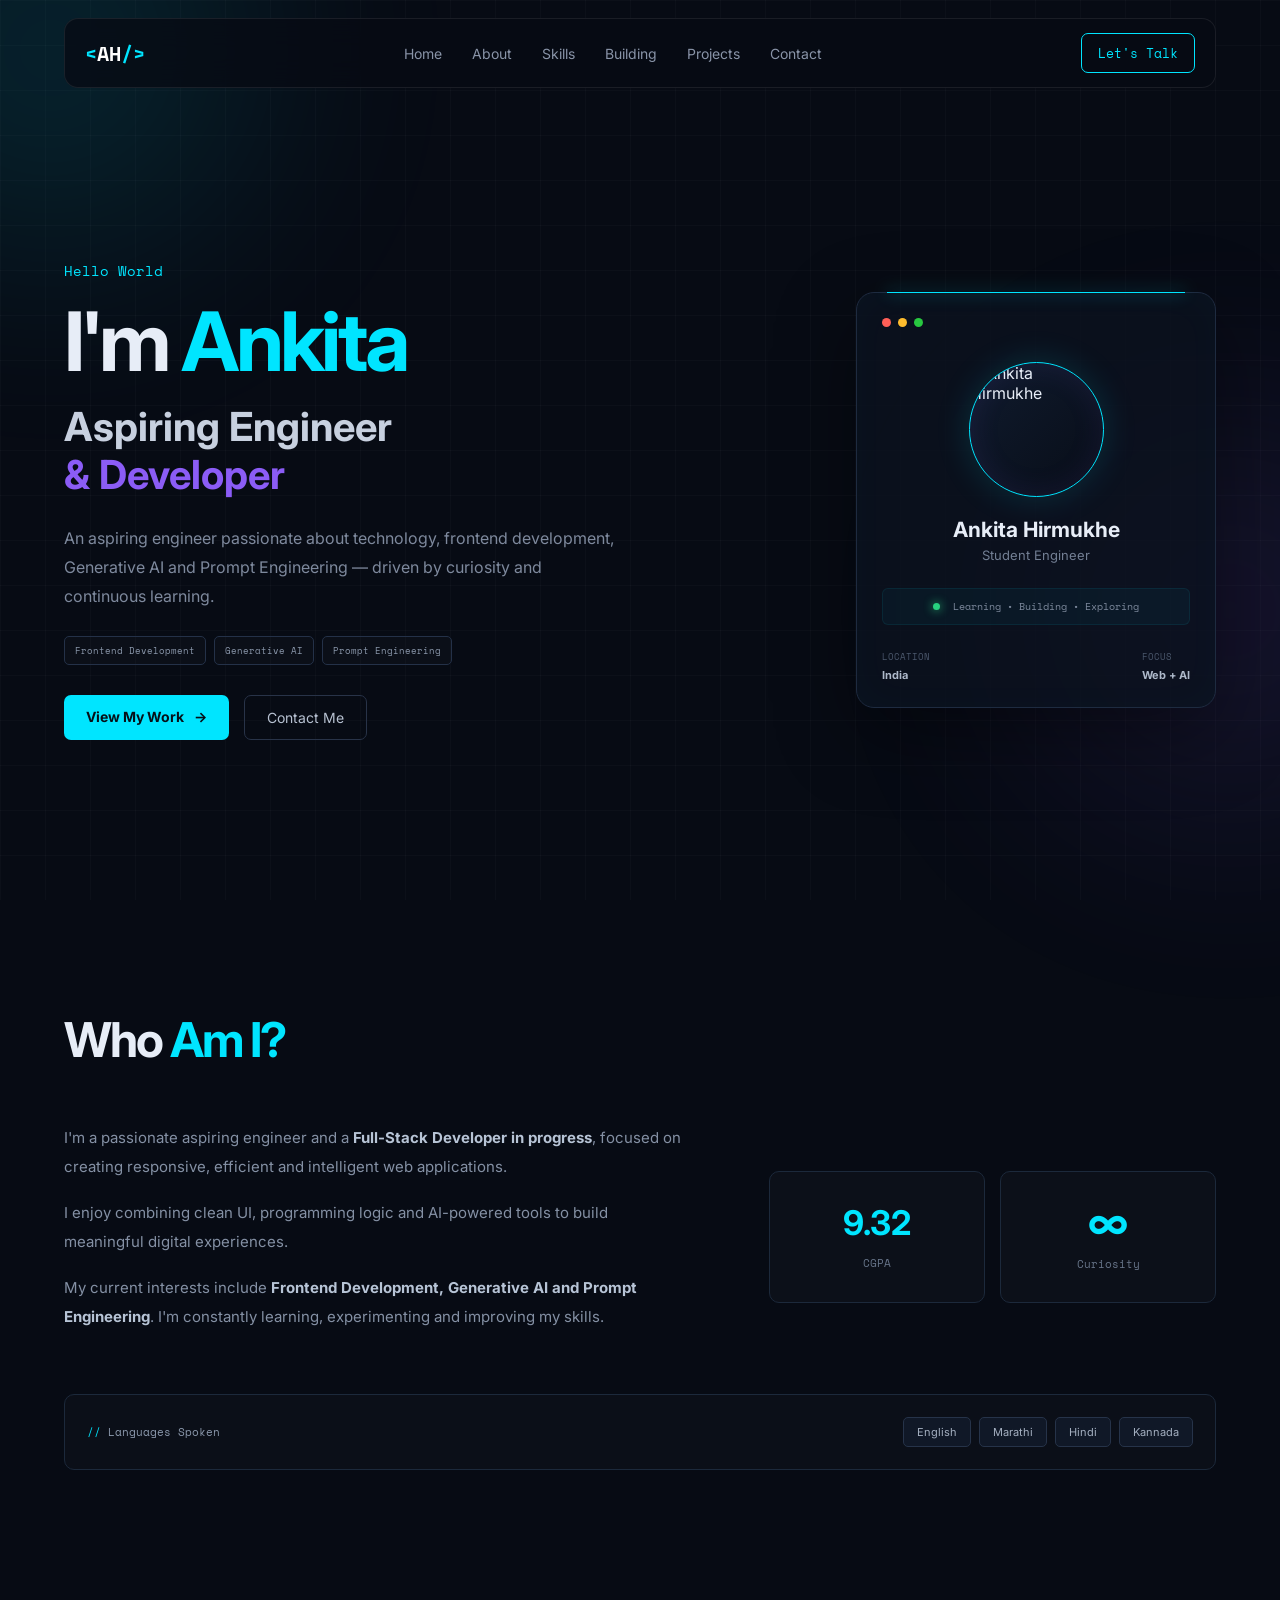
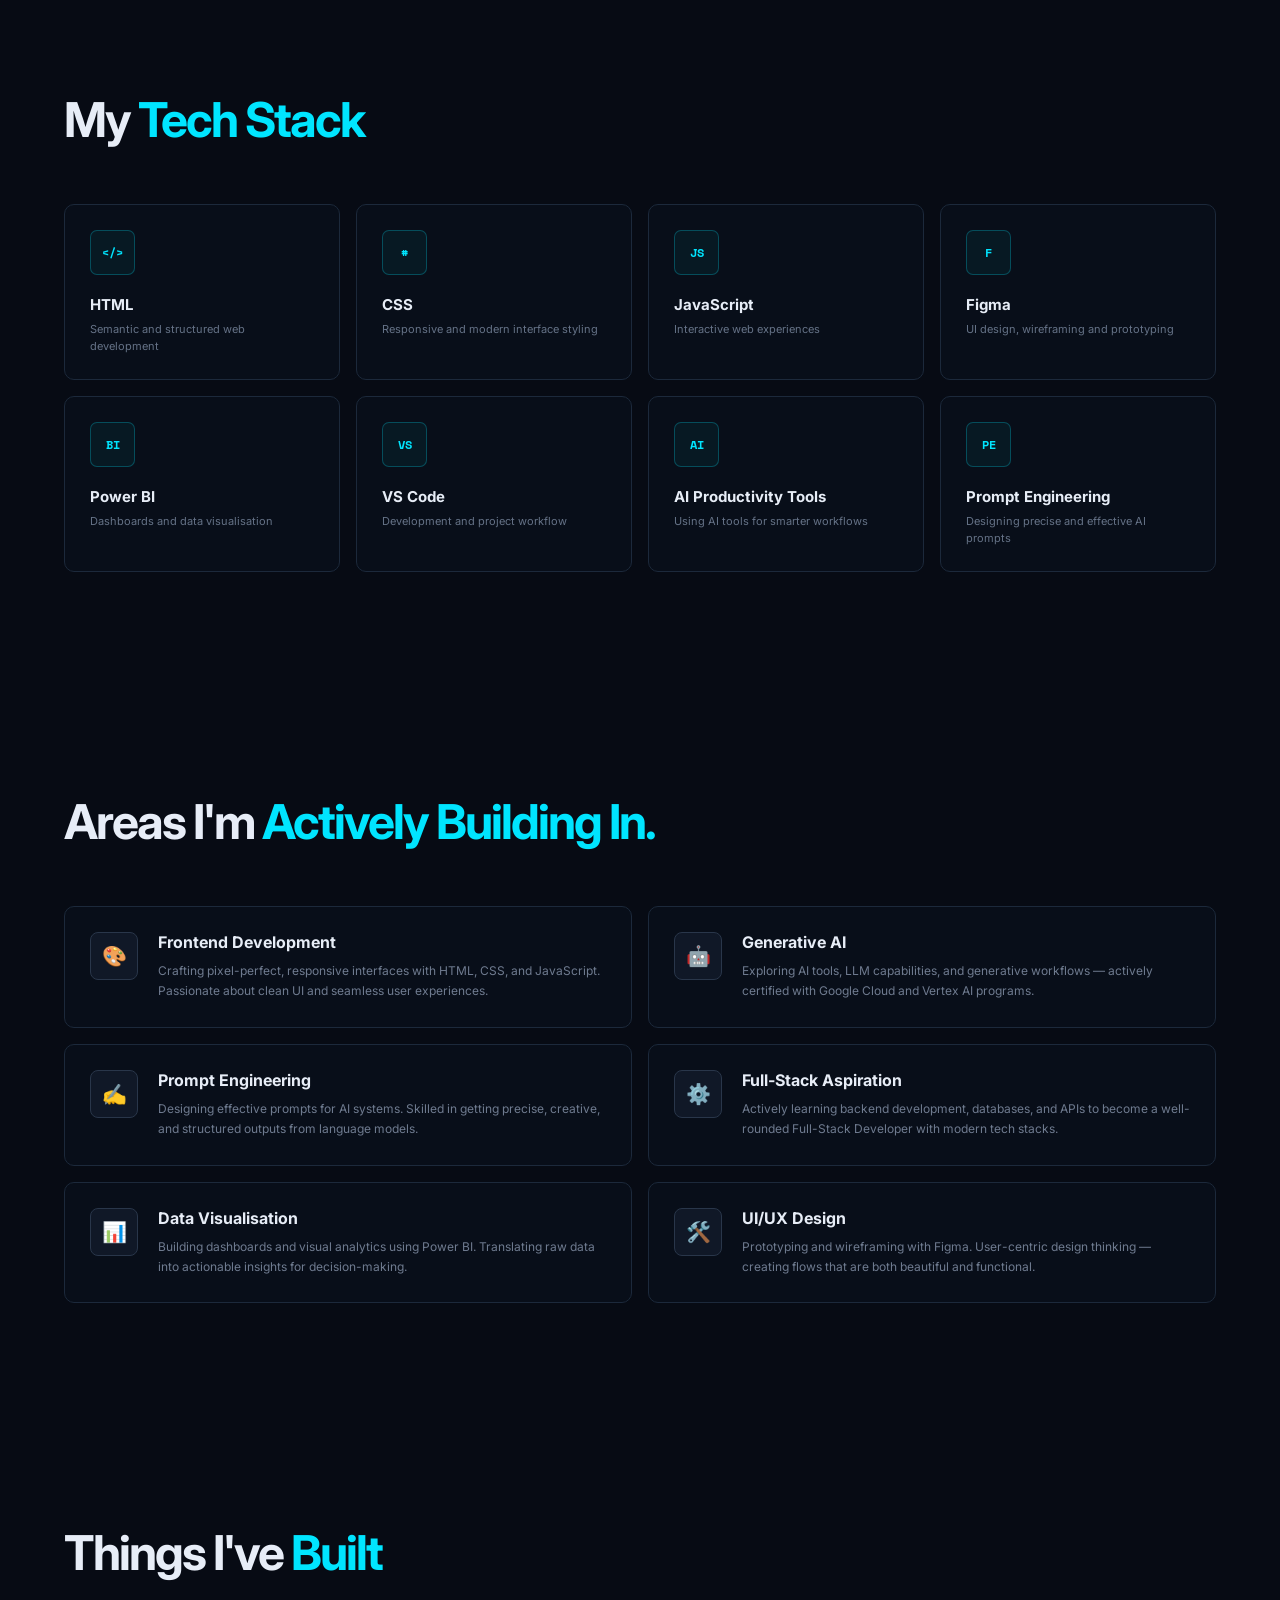
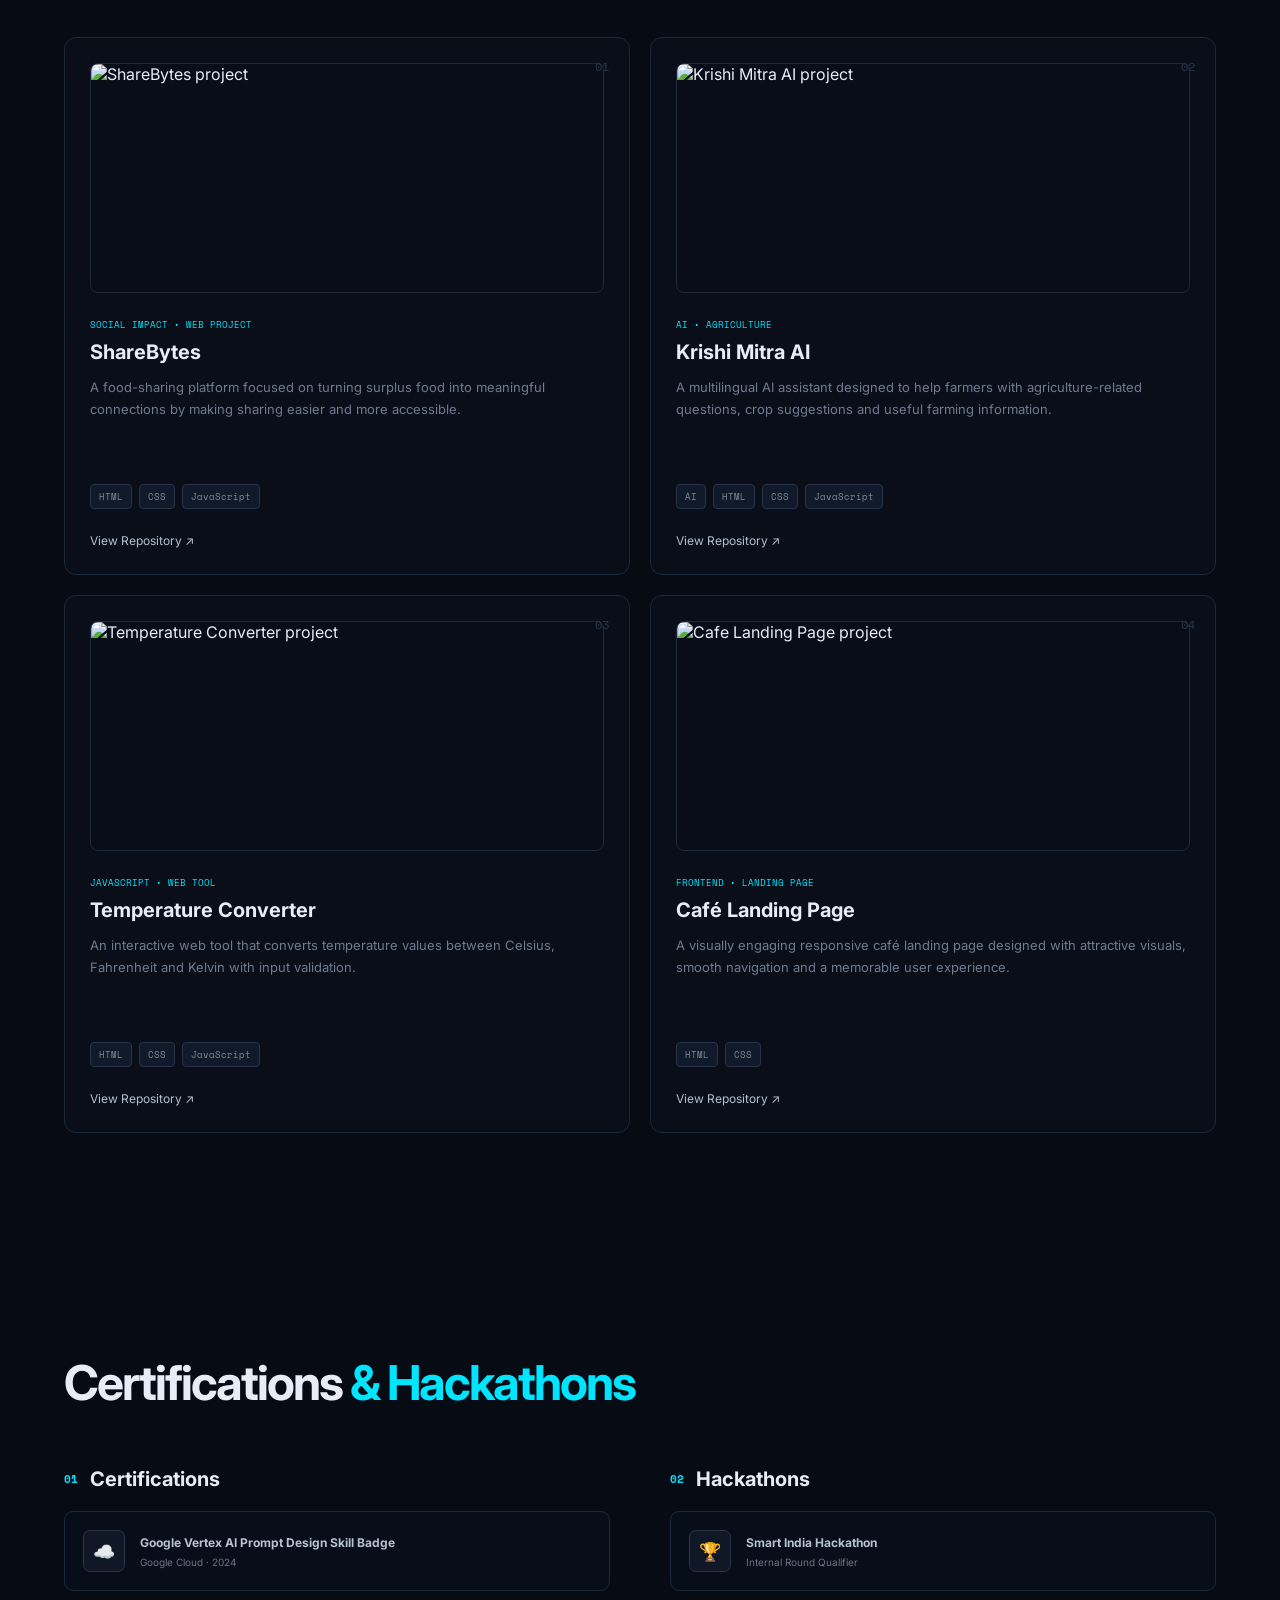
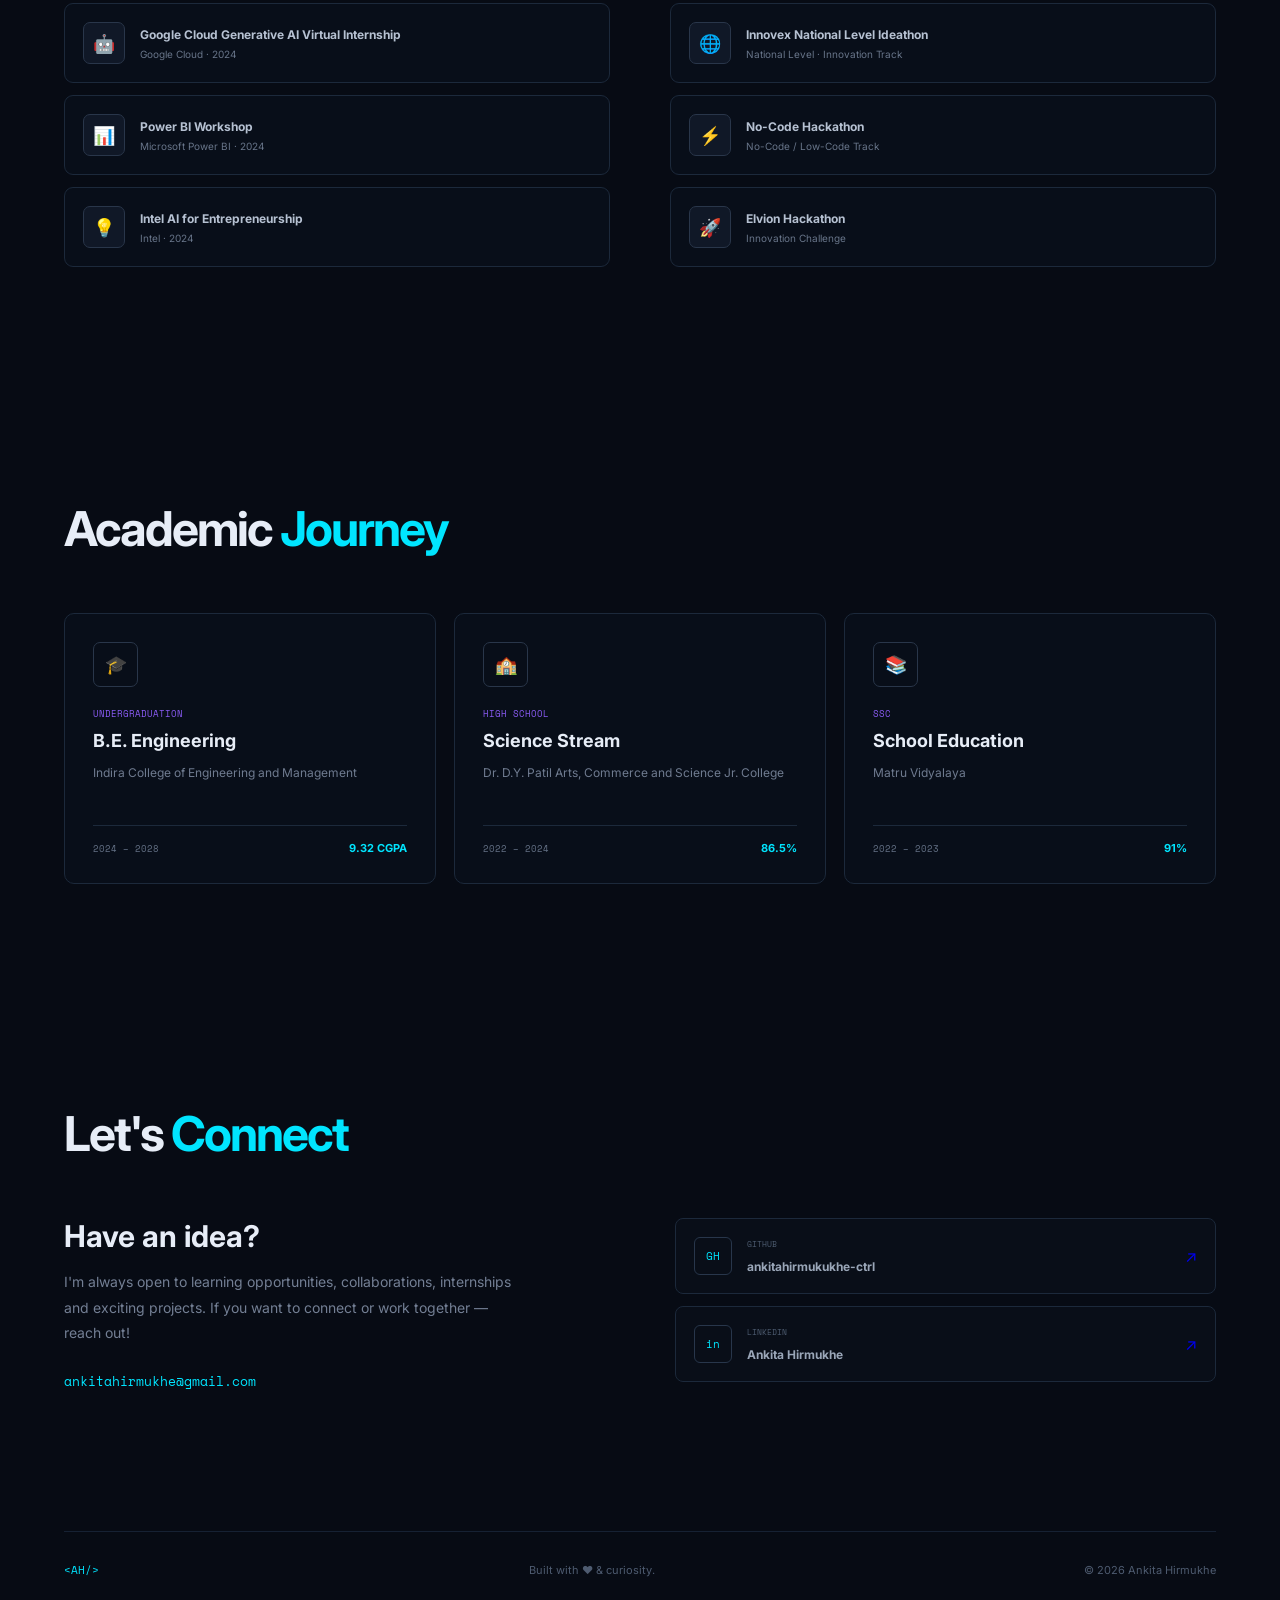
==== WebDev-L1-Portfolio/index.html @ f21210a7 "Add files via upload" ====
<!DOCTYPE html>
<html lang="en">
<head>
<meta charset="UTF-8">
<meta name="viewport" content="width=device-width, initial-scale=1.0">
<title>Ankita Hirmukhe | Portfolio</title>

<link rel="preconnect" href="https://fonts.googleapis.com">
<link rel="preconnect" href="https://fonts.gstatic.com" crossorigin>
<link href="https://fonts.googleapis.com/css2?family=Inter:wght@400;500;600;700;800&family=Space+Mono:wght@400;700&display=swap" rel="stylesheet">

<link rel="stylesheet" href="style.css">
</head>

<body>

<div class="grid-bg"></div>
<div class="glow glow-one"></div>
<div class="glow glow-two"></div>

<header>
<nav class="navbar">
<a href="#home" class="logo"><span>&lt;</span>AH<span>/&gt;</span></a>

<div class="nav-links">
<a href="#home">Home</a>
<a href="#about">About</a>
<a href="#skills">Skills</a>
<a href="#building">Building</a>
<a href="#projects">Projects</a>
<a href="#contact">Contact</a>
</div>

<a href="#contact" class="nav-button">Let's Talk</a>
</nav>
</header>

<section class="hero" id="home">
<div class="hero-content">

<p class="intro"><span class="terminal-symbol"></span>Hello World</p>

<h1>I'm <span>Ankita</span></h1>

<h2>Aspiring Engineer<br><span>&amp; Developer</span></h2>

<p class="hero-text">
An aspiring engineer passionate about technology,
frontend development, Generative AI and Prompt Engineering —
driven by curiosity and continuous learning.
</p>

<div class="role-tags">
<span>Frontend Development</span>
<span>Generative AI</span>
<span>Prompt Engineering</span>
</div>

<div class="hero-buttons">
<a href="#projects" class="primary-btn">View My Work<span>→</span></a>
<a href="#contact" class="secondary-btn">Contact Me</a>
</div>

</div>

<div class="hero-profile">
<div class="profile-card">

<div class="card-top">
<span class="dot red"></span>
<span class="dot yellow"></span>
<span class="dot green"></span>
</div>

<div class="avatar">
<div class="avatar-circle">
<img src="images/ankita.jpeg" alt="Ankita Hirmukhe">
</div>
</div>

<h3>Ankita Hirmukhe</h3>
<p class="profile-role">Student Engineer</p>

<div class="profile-status">
<span></span>
Learning • Building • Exploring
</div>

<div class="profile-info">
<div>
<span>LOCATION</span>
<strong>India</strong>
</div>

<div>
<span>FOCUS</span>
<strong>Web + AI</strong>
</div>
</div>

</div>
</div>
</section>


<section class="section" id="about">

<div class="section-heading">
<h2>Who <span>Am I?</span></h2>
</div>

<div class="about-container">

<div class="about-text">

<p>
I'm a passionate aspiring engineer and a
<strong>Full-Stack Developer in progress</strong>,
focused on creating responsive, efficient and intelligent web applications.
</p>

<p>
I enjoy combining clean UI, programming logic and AI-powered tools
to build meaningful digital experiences.
</p>

<p>
My current interests include
<strong>Frontend Development, Generative AI and Prompt Engineering</strong>.
I'm constantly learning, experimenting and improving my skills.
</p>

</div>

<div class="about-stats">

<div class="stat">
<strong>9.32</strong>
<span>CGPA</span>
</div>

<div class="stat infinity-stat">
<strong>∞</strong>
<span>Curiosity</span>
</div>

</div>

</div>

<div class="languages">

<div class="language-title">
<span>//</span>Languages Spoken
</div>

<div class="language-list">
<span>English</span>
<span>Marathi</span>
<span>Hindi</span>
<span>Kannada</span>
</div>

</div>

</section>


<section class="section" id="skills">

<div class="section-heading">
<h2>My <span>Tech Stack</span></h2>
</div>

<div class="skills-grid">

<div class="skill-card">
<div class="skill-icon">&lt;/&gt;</div>
<h3>HTML</h3>
<p>Semantic and structured web development</p>
</div>

<div class="skill-card">
<div class="skill-icon">#</div>
<h3>CSS</h3>
<p>Responsive and modern interface styling</p>
</div>

<div class="skill-card">
<div class="skill-icon">JS</div>
<h3>JavaScript</h3>
<p>Interactive web experiences</p>
</div>

<div class="skill-card">
<div class="skill-icon">F</div>
<h3>Figma</h3>
<p>UI design, wireframing and prototyping</p>
</div>

<div class="skill-card">
<div class="skill-icon">BI</div>
<h3>Power BI</h3>
<p>Dashboards and data visualisation</p>
</div>

<div class="skill-card">
<div class="skill-icon">VS</div>
<h3>VS Code</h3>
<p>Development and project workflow</p>
</div>

<div class="skill-card">
<div class="skill-icon">AI</div>
<h3>AI Productivity Tools</h3>
<p>Using AI tools for smarter workflows</p>
</div>

<div class="skill-card">
<div class="skill-icon">PE</div>
<h3>Prompt Engineering</h3>
<p>Designing precise and effective AI prompts</p>
</div>

</div>

</section>


<section class="section" id="building">

<div class="section-heading">
<h2>Areas I'm <span>Actively Building In.</span></h2>
</div>

<div class="building-grid">

<div class="building-card">
<div class="building-icon">🎨</div>
<div>
<h3>Frontend Development</h3>
<p>
Crafting pixel-perfect, responsive interfaces with HTML, CSS,
and JavaScript. Passionate about clean UI and seamless user experiences.
</p>
</div>
</div>

<div class="building-card">
<div class="building-icon">🤖</div>
<div>
<h3>Generative AI</h3>
<p>
Exploring AI tools, LLM capabilities, and generative workflows —
actively certified with Google Cloud and Vertex AI programs.
</p>
</div>
</div>

<div class="building-card">
<div class="building-icon">✍️</div>
<div>
<h3>Prompt Engineering</h3>
<p>
Designing effective prompts for AI systems. Skilled in getting
precise, creative, and structured outputs from language models.
</p>
</div>
</div>

<div class="building-card">
<div class="building-icon">⚙️</div>
<div>
<h3>Full-Stack Aspiration</h3>
<p>
Actively learning backend development, databases, and APIs
to become a well-rounded Full-Stack Developer with modern tech stacks.
</p>
</div>
</div>

<div class="building-card">
<div class="building-icon">📊</div>
<div>
<h3>Data Visualisation</h3>
<p>
Building dashboards and visual analytics using Power BI.
Translating raw data into actionable insights for decision-making.
</p>
</div>
</div>

<div class="building-card">
<div class="building-icon">🛠️</div>
<div>
<h3>UI/UX Design</h3>
<p>
Prototyping and wireframing with Figma. User-centric design thinking —
creating flows that are both beautiful and functional.
</p>
</div>
</div>

</div>

</section>


<section class="section" id="projects">

<div class="section-heading">
<h2>Things I've <span>Built</span></h2>
</div>

<div class="projects-grid">

<article class="project-card">

<div class="project-number">01</div>

<div class="project-image">
<img src="images\ShareBytes.png" alt="ShareBytes project">
</div>

<div class="project-content">

<p class="project-type">SOCIAL IMPACT • WEB PROJECT</p>

<h3>ShareBytes</h3>

<p>
A food-sharing platform focused on turning surplus food into
meaningful connections by making sharing easier and more accessible.
</p>

<div class="project-tech">
<span>HTML</span>
<span>CSS</span>
<span>JavaScript</span>
</div>

<a href="https://github.com/ankitahirmukhe-ctrl/ShareBytes" target="_blank" class="github-link">
View Repository <span>↗</span>
</a>

</div>
</article>


<article class="project-card">

<div class="project-number">02</div>

<div class="project-image">
<img src="images\krishiMitra.png" alt="Krishi Mitra AI project">
</div>

<div class="project-content">

<p class="project-type">AI • AGRICULTURE</p>

<h3>Krishi Mitra AI</h3>

<p>
A multilingual AI assistant designed to help farmers with
agriculture-related questions, crop suggestions and useful
farming information.
</p>

<div class="project-tech">
<span>AI</span>
<span>HTML</span>
<span>CSS</span>
<span>JavaScript</span>
</div>

<a href="https://github.com/ankitahirmukhe-ctrl/farmer_bot" target="_blank" class="github-link">
View Repository <span>↗</span>
</a>

</div>
</article>


<article class="project-card">

<div class="project-number">03</div>

<div class="project-image">
<img src="images\temperature.png" alt="Temperature Converter project">
</div>

<div class="project-content">

<p class="project-type">JAVASCRIPT • WEB TOOL</p>

<h3>Temperature Converter</h3>

<p>
An interactive web tool that converts temperature values between
Celsius, Fahrenheit and Kelvin with input validation.
</p>

<div class="project-tech">
<span>HTML</span>
<span>CSS</span>
<span>JavaScript</span>
</div>

<a href="https://github.com/ankitahirmukhe-ctrl/Temperature_Converter" target="_blank" class="github-link">
View Repository <span>↗</span>
</a>

</div>
</article>


<article class="project-card">

<div class="project-number">04</div>

<div class="project-image">
<img src="images\landingpage.png" alt="Cafe Landing Page project">
</div>

<div class="project-content">

<p class="project-type">FRONTEND • LANDING PAGE</p>

<h3>Café Landing Page</h3>

<p>
A visually engaging responsive café landing page designed with
attractive visuals, smooth navigation and a memorable user experience.
</p>

<div class="project-tech">
<span>HTML</span>
<span>CSS</span>
</div>

<a href="https://github.com/ankitahirmukhe-ctrl/LandingPage-Cafe_Sunshine" target="_blank" class="github-link">
View Repository <span>↗</span>
</a>

</div>
</article>

</div>

</section>


<section class="section" id="achievements">

<div class="section-heading">
<h2>Certifications <span>& Hackathons</span></h2>
</div>

<div class="achievement-container">

<div class="achievement-column">

<h3 class="achievement-title">
<span>01</span>
Certifications
</h3>

<div class="achievement-card">
<div class="achievement-icon">☁️</div>
<div>
<h4>Google Vertex AI Prompt Design Skill Badge</h4>
<p>Google Cloud · 2024</p>
</div>
</div>

<div class="achievement-card">
<div class="achievement-icon">🤖</div>
<div>
<h4>Google Cloud Generative AI Virtual Internship</h4>
<p>Google Cloud · 2024</p>
</div>
</div>

<div class="achievement-card">
<div class="achievement-icon">📊</div>
<div>
<h4>Power BI Workshop</h4>
<p>Microsoft Power BI · 2024</p>
</div>
</div>

<div class="achievement-card">
<div class="achievement-icon">💡</div>
<div>
<h4>Intel AI for Entrepreneurship</h4>
<p>Intel · 2024</p>
</div>
</div>

</div>


<div class="achievement-column">

<h3 class="achievement-title">
<span>02</span>
Hackathons
</h3>

<div class="achievement-card">
<div class="achievement-icon">🏆</div>
<div>
<h4>Smart India Hackathon</h4>
<p>Internal Round Qualifier</p>
</div>
</div>

<div class="achievement-card">
<div class="achievement-icon">🌐</div>
<div>
<h4>Innovex National Level Ideathon</h4>
<p>National Level · Innovation Track</p>
</div>
</div>

<div class="achievement-card">
<div class="achievement-icon">⚡</div>
<div>
<h4>No-Code Hackathon</h4>
<p>No-Code / Low-Code Track</p>
</div>
</div>

<div class="achievement-card">
<div class="achievement-icon">🚀</div>
<div>
<h4>Elvion Hackathon</h4>
<p>Innovation Challenge</p>
</div>
</div>

</div>

</div>

</section>


<section class="section" id="education">

<div class="section-heading">
<h2>Academic <span>Journey</span></h2>
</div>

<div class="education-grid">

<div class="education-card">
<div class="education-icon">🎓</div>

<p class="education-type">UNDERGRADUATION</p>

<h3>B.E. Engineering</h3>

<p>Indira College of Engineering and Management</p>

<div class="education-details">
<span>2024 – 2028</span>
<strong>9.32 CGPA</strong>
</div>

</div>


<div class="education-card">
<div class="education-icon">🏫</div>

<p class="education-type">HIGH SCHOOL</p>

<h3>Science Stream</h3>

<p>Dr. D.Y. Patil Arts, Commerce and Science Jr. College</p>

<div class="education-details">
<span>2022 – 2024</span>
<strong>86.5%</strong>
</div>

</div>


<div class="education-card">
<div class="education-icon">📚</div>

<p class="education-type">SSC</p>

<h3>School Education</h3>

<p>Matru Vidyalaya</p>

<div class="education-details">
<span>2022 – 2023</span>
<strong>91%</strong>
</div>

</div>

</div>

</section>


<section class="section contact-section" id="contact">

<div class="section-heading">
<h2>Let's <span>Connect</span></h2>
</div>

<div class="contact-container">

<div class="contact-text">

<h3>Have an idea?</h3>

<p>
I'm always open to learning opportunities, collaborations,
internships and exciting projects. If you want to connect or
work together — reach out!
</p>

<a href="mailto:ankitahirmukhe@gmail.com" class="email">
ankitahirmukhe@gmail.com
</a>

</div>


<div class="contact-links">

<a href="https://github.com/ankitahirmukukhe-ctrl" target="_blank" class="contact-card">

<span class="contact-icon">GH</span>

<div>
<small>GITHUB</small>
<strong>ankitahirmukukhe-ctrl</strong>
</div>

<span>↗</span>

</a>


<a href="https://www.linkedin.com/in/ankita-hirmukhe-893bb4350" target="_blank" class="contact-card">

<span class="contact-icon">in</span>

<div>
<small>LINKEDIN</small>
<strong>Ankita Hirmukhe</strong>
</div>

<span>↗</span>

</a>

</div>

</div>

</section>


<footer>

<div class="footer-logo">
&lt;AH/&gt;
</div>

<p>Built with ♥ & curiosity.</p>

<p>© 2026 Ankita Hirmukhe</p>

</footer>

<script src="script.js"></script>

</body>
</html>
---- WebDev-L1-Portfolio/style.css ----
* {
  margin: 0;
  padding: 0;
  box-sizing: border-box;
}
html {
  scroll-behavior: smooth;
}
body {
  background: #070b14;
  color: #e7edf7;
  font-family: "Inter", sans-serif;
  overflow-x: hidden;
}
.grid-bg {
  position: fixed;
  inset: 0;
  z-index: -3;
  background-image:
  linear-gradient(
  rgba(255,255,255,0.025) 1px,
  transparent 1px
  ),
  linear-gradient(
  90deg,
  rgba(255,255,255,0.025) 1px,
  transparent 1px
  );
  background-size: 45px 45px;
}
.glow {
  position: fixed;
  width: 400px;
  height: 400px;
  border-radius: 50%;
  filter: blur(120px);
  opacity: 0.12;
  pointer-events: none;
  z-index: -2;
}
.glow-one {
  background: #00e5ff;
  top: -150px;
  left: -150px;
}
.glow-two {
  background: #8b5cf6;
  right: -150px;
  bottom: 10%;
}
header {
  position: fixed;
  top: 0;
  width: 100%;
  z-index: 100;
}
.navbar {
  width: 90%;
  max-width: 1200px;
  margin: 18px auto;
  padding: 14px 20px;
  display: flex;
  align-items: center;
  justify-content: space-between;
  background: rgba(7, 11, 20, 0.78);
  border: 1px solid rgba(255,255,255,0.08);
  border-radius: 14px;
  backdrop-filter: blur(15px);
}
.logo {
  color: white;
  text-decoration: none;
  font-family: "Space Mono", monospace;
  font-size: 20px;
  font-weight: bold;
}
.logo span {
  color: #00e5ff;
}
.nav-links {
  display: flex;
  gap: 30px;
}
.nav-links a {
  color: #8994a8;
  text-decoration: none;
  font-size: 14px;
  transition: 0.3s;
}
.nav-links a:hover {
  color: #00e5ff;
}
.nav-button {
  color: #00e5ff;
  text-decoration: none;
  padding: 9px 16px;
  border: 1px solid #00e5ff;
  border-radius: 7px;
  font-size: 13px;
  font-family: "Space Mono", monospace;
  transition: 0.3s;
}
.nav-button:hover {
  background: #00e5ff;
  color: #071018;
  box-shadow: 0 0 25px rgba(0,229,255,0.3);
}
.hero {
  min-height: 100vh;
  width: 90%;
  max-width: 1200px;
  margin: auto;
  display: flex;
  align-items: center;
  justify-content: space-between;
  gap: 60px;
  padding-top: 100px;
}
.hero-content {
  max-width: 650px;
}
.intro {
  font-family: "Space Mono", monospace;
  color: #00e5ff;
  font-size: 14px;
  margin-bottom: 20px;
}
.terminal-symbol {
  color: #8b5cf6;
}
.hero h1 {
  font-size: clamp(48px, 7vw, 82px);
  line-height: 1;
  margin-bottom: 20px;
  letter-spacing: -4px;
}
.hero h1 span {
  color: #00e5ff;
}
.hero h2 {
  font-size: clamp(24px, 4vw, 40px);
  line-height: 1.2;
  color: #c7d0df;
  margin-bottom: 25px;
}
.hero h2 span {
  color: #8b5cf6;
}
.hero-text {
  max-width: 550px;
  color: #7e899d;
  line-height: 1.8;
  margin-bottom: 25px;
}
.role-tags {
  display: flex;
  flex-wrap: wrap;
  gap: 8px;
  margin-bottom: 30px;
}
.role-tags span {
  padding: 7px 10px;
  border: 1px solid #243148;
  border-radius: 5px;
  background: rgba(255,255,255,0.02);
  color: #8c99ad;
  font-family: "Space Mono", monospace;
  font-size: 9px;
}
.hero-buttons {
  display: flex;
  gap: 15px;
}
.primary-btn,
.secondary-btn {
  padding: 13px 22px;
  border-radius: 7px;
  text-decoration: none;
  font-size: 14px;
  transition: 0.3s;
}
.primary-btn {
  background: #00e5ff;
  color: #061018;
  font-weight: 700;
}
.primary-btn:hover {
  box-shadow: 0 0 30px rgba(0,229,255,0.35);
  transform: translateY(-3px);
}
.primary-btn span {
  margin-left: 10px;
}
.secondary-btn {
  border: 1px solid #283348;
  color: #b7c1d1;
}
.secondary-btn:hover {
  border-color: #8b5cf6;
  color: #8b5cf6;
}
.hero-profile {
  width: 360px;
  flex-shrink: 0;
}
.profile-card {
  position: relative;
  padding: 25px;
  background: rgba(12,18,30,0.8);
  border: 1px solid #1e2b40;
  border-radius: 18px;
  box-shadow:
  0 25px 80px rgba(0,0,0,0.4),
  inset 0 0 40px rgba(0,229,255,0.025);
}
.profile-card::before {
  content: "";
  position: absolute;
  top: -1px;
  left: 30px;
  right: 30px;
  height: 1px;
  background: #00e5ff;
  box-shadow: 0 0 15px #00e5ff;
}
.card-top {
  display: flex;
  gap: 7px;
  margin-bottom: 35px;
}
.dot {
  width: 9px;
  height: 9px;
  border-radius: 50%;
}
.red {
  background: #ff5f57;
}
.yellow {
  background: #febc2e;
}
.green {
  background: #28c840;
}
.avatar {
  display: flex;
  justify-content: center;
  margin-bottom: 20px;
}
.avatar-circle {
  width: 135px;
  height: 135px;
  display: flex;
  align-items: center;
  justify-content: center;
  border-radius: 50%;
  background: linear-gradient(
  135deg,
  #101b2e,
  #080d17
  );
  border: 1px solid #00e5ff;
  box-shadow:
  0 0 35px rgba(0,229,255,0.15),
  inset 0 0 30px rgba(139,92,246,0.1);
}
.avatar-circle img {
width: 100%;
height: 100%;
object-fit: cover;
border-radius: 50%;
display: block;
}
.profile-card h3 {
  text-align: center;
  font-size: 21px;
}
.profile-role {
  text-align: center;
  color: #737f94;
  font-size: 13px;
  margin-top: 5px;
}
.profile-status {
  margin: 25px 0;
  padding: 10px;
  background: rgba(0,229,255,0.04);
  border: 1px solid rgba(0,229,255,0.08);
  border-radius: 6px;
  text-align: center;
  color: #7f8b9e;
  font-size: 10px;
  font-family: "Space Mono", monospace;
}
.profile-status span {
  display: inline-block;
  width: 7px;
  height: 7px;
  border-radius: 50%;
  background: #27d17f;
  margin-right: 7px;
  box-shadow: 0 0 10px #27d17f;
}
.profile-info {
  display: flex;
  justify-content: space-between;
  gap: 15px;
}
.profile-info div {
  display: flex;
  flex-direction: column;
  gap: 5px;
}
.profile-info span {
  color: #4c596d;
  font-size: 9px;
  font-family: "Space Mono", monospace;
}
.profile-info strong {
  color: #aeb9ca;
  font-size: 11px;
}
.section {
  width: 90%;
  max-width: 1200px;
  margin: auto;
  padding: 110px 0;
}
.section-heading {
  margin-bottom: 55px;
}
.section-heading p {
  font-family: "Space Mono", monospace;
  font-size: 12px;
  color: #8b5cf6;
  margin-bottom: 12px;
}
.section-heading h2 {
  font-size: clamp(32px, 5vw, 48px);
  letter-spacing: -2px;
}
.section-heading h2 span {
  color: #00e5ff;
}
.about-container {
  display: grid;
  grid-template-columns: 1.4fr 1fr;
  gap: 80px;
  align-items: center;
}
.about-text p {
  color: #8490a4;
  line-height: 1.9;
  margin-bottom: 18px;
  font-size: 15px;
}
.about-text strong {
  color: #b7c4d6;
}
.about-stats {
  display: grid;
  grid-template-columns: repeat(2, 1fr);
  gap: 15px;
}
.stat {
  padding: 30px 15px;
  background: rgba(255,255,255,0.025);
  border: 1px solid #1c293b;
  border-radius: 10px;
  text-align: center;
}
.stat strong {
  display: block;
  color: #00e5ff;
  font-size: 34px;
  margin-bottom: 8px;
}
.stat span {
  color: #68758a;
  font-size: 11px;
  font-family: "Space Mono", monospace;
}
.infinity-stat strong {
  font-size: 42px;
  line-height: 1;
}
.languages {
  margin-top: 45px;
  padding: 22px;
  border: 1px solid #1c293b;
  border-radius: 10px;
  background: rgba(255,255,255,0.018);
  display: flex;
  align-items: center;
  justify-content: space-between;
  gap: 30px;
}
.language-title {
  color: #8c99ad;
  font-family: "Space Mono", monospace;
  font-size: 11px;
}
.language-title span {
  color: #00e5ff;
  margin-right: 7px;
}
.language-list {
  display: flex;
  flex-wrap: wrap;
  justify-content: flex-end;
  gap: 8px;
}
.language-list span {
  padding: 7px 13px;
  border: 1px solid #263349;
  background: #101827;
  border-radius: 5px;
  color: #a4afc0;
  font-size: 11px;
}
.skills-grid {
  display: grid;
  grid-template-columns: repeat(4, 1fr);
  gap: 16px;
}
.skill-card {
  padding: 25px;
  border: 1px solid #1c293b;
  background: rgba(10,16,27,0.75);
  border-radius: 10px;
  transition: 0.3s;
}
.skill-card:hover {
  transform: translateY(-5px);
  border-color: #00e5ff;
  box-shadow:
  0 10px 35px rgba(0,229,255,0.07);
}
.skill-icon {
  width: 45px;
  height: 45px;
  display: flex;
  align-items: center;
  justify-content: center;
  margin-bottom: 20px;
  color: #00e5ff;
  border: 1px solid rgba(0,229,255,0.25);
  background: rgba(0,229,255,0.05);
  border-radius: 7px;
  font-family: "Space Mono", monospace;
  font-size: 12px;
  font-weight: bold;
}
.skill-card h3 {
  font-size: 15px;
  margin-bottom: 7px;
}
.skill-card p {
  color: #657287;
  font-size: 11px;
  line-height: 1.5;
}
.building-grid {
  display: grid;
  grid-template-columns: repeat(2, 1fr);
  gap: 16px;
}
.building-card {
  display: flex;
  gap: 20px;
  padding: 25px;
  background: rgba(10,16,27,0.75);
  border: 1px solid #1c293b;
  border-radius: 10px;
  transition: 0.3s;
}
.building-card:hover {
  transform: translateY(-5px);
  border-color: #8b5cf6;
  box-shadow:
  0 12px 35px rgba(139,92,246,0.07);
}
.building-icon {
  width: 48px;
  height: 48px;
  flex-shrink: 0;
  display: flex;
  align-items: center;
  justify-content: center;
  background: #101827;
  border: 1px solid #29364a;
  border-radius: 8px;
  font-size: 20px;
}
.building-card h3 {
  font-size: 16px;
  margin-bottom: 9px;
}
.building-card p {
  color: #6f7b90;
  font-size: 12px;
  line-height: 1.7;
}
.projects-grid {
  display: grid;
  grid-template-columns: repeat(2, 1fr);
  gap: 20px;
}
.project-card {
  position: relative;
  overflow: hidden;
  padding: 25px;
  background: rgba(10,16,27,0.8);
  border: 1px solid #1c293b;
  border-radius: 12px;
  transition: 0.3s;
}
.project-card:hover {
  transform: translateY(-7px);
  border-color: #8b5cf6;
  box-shadow:
  0 15px 40px rgba(139,92,246,0.08);
}
.project-number {
  position: absolute;
  top: 20px;
  right: 20px;
  color: #29364a;
  font-family: "Space Mono", monospace;
  font-size: 12px;
  z-index: 2;
}
.project-image {
  width: 100%;
  height: 230px;
  margin-bottom: 25px;
  overflow: hidden;
  border: 1px solid #1c293b;
  border-radius: 8px;
  background: #080d17;
}
.project-image img {
  width: 100%;
  height: 100%;
  display: block;
  object-fit: cover;
  transition: 0.4s;
}
.project-card:hover .project-image img {
  transform: scale(1.03);
}
.project-icon {
  width: 58px;
  height: 58px;
  display: flex;
  align-items: center;
  justify-content: center;
  margin-bottom: 30px;
  color: #8b5cf6;
  border: 1px solid rgba(139,92,246,0.3);
  border-radius: 9px;
  font-family: "Space Mono", monospace;
  font-size: 20px;
  font-weight: bold;
  background: rgba(139,92,246,0.04);
}
.cafe-icon {
  color: #00e5ff;
  border-color: rgba(0,229,255,0.3);
  background: rgba(0,229,255,0.04);
}
.project-type {
  color: #00e5ff;
  font-family: "Space Mono", monospace;
  font-size: 9px;
  margin-bottom: 9px;
}
.project-content h3 {
  font-size: 20px;
  margin-bottom: 12px;
}
.project-content > p:not(.project-type) {
  color: #6f7b90;
  font-size: 13px;
  line-height: 1.7;
  min-height: 88px;
}
.project-tech {
  display: flex;
  flex-wrap: wrap;
  gap: 7px;
  margin: 20px 0;
}
.project-tech span {
  padding: 5px 8px;
  background: #111a2a;
  border: 1px solid #263349;
  border-radius: 4px;
  color: #7f8b9e;
  font-family: "Space Mono", monospace;
  font-size: 9px;
}
.github-link {
  color: #b4c0d2;
  text-decoration: none;
  font-size: 12px;
  transition: 0.3s;
}
.github-link:hover {
  color: #00e5ff;
}
.achievement-container {
  display: grid;
  grid-template-columns: 1fr 1fr;
  gap: 60px;
}
.achievement-title {
  display: flex;
  align-items: center;
  gap: 12px;
  margin-bottom: 20px;
  font-size: 20px;
}
.achievement-title span {
  color: #00e5ff;
  font-family: "Space Mono", monospace;
  font-size: 11px;
}
.achievement-card {
  display: flex;
  align-items: center;
  gap: 15px;
  padding: 18px;
  margin-bottom: 12px;
  border: 1px solid #1c293b;
  background: rgba(10,16,27,0.75);
  border-radius: 9px;
  transition: 0.3s;
}
.achievement-card:hover {
  border-color: #00e5ff;
  transform: translateX(5px);
}
.achievement-icon {
  width: 42px;
  height: 42px;
  flex-shrink: 0;
  display: flex;
  align-items: center;
  justify-content: center;
  border: 1px solid #29364a;
  background: #101827;
  border-radius: 7px;
  font-size: 18px;
}
.achievement-card h4 {
  color: #b6c1d2;
  font-size: 12px;
  line-height: 1.5;
  margin-bottom: 4px;
}
.achievement-card p {
  color: #68758a;
  font-size: 10px;
}
.education-grid {
  display: grid;
  grid-template-columns: repeat(3, 1fr);
  gap: 18px;
}
.education-card {
  padding: 28px;
  background: rgba(10,16,27,0.75);
  border: 1px solid #1c293b;
  border-radius: 10px;
  transition: 0.3s;
}
.education-card:hover {
  transform: translateY(-5px);
  border-color: #8b5cf6;
}
.education-icon {
  width: 45px;
  height: 45px;
  display: flex;
  align-items: center;
  justify-content: center;
  margin-bottom: 20px;
  border: 1px solid #29364a;
  border-radius: 7px;
  font-size: 18px;
}
.education-type {
  color: #8b5cf6;
  font-family: "Space Mono", monospace;
  font-size: 9px;
  margin-bottom: 10px;
}
.education-card h3 {
  font-size: 18px;
  margin-bottom: 12px;
}
.education-card > p:not(.education-type) {
  color: #6f7b90;
  font-size: 12px;
  line-height: 1.6;
  min-height: 40px;
}
.education-details {
  display: flex;
  align-items: center;
  justify-content: space-between;
  gap: 10px;
  margin-top: 22px;
  padding-top: 15px;
  border-top: 1px solid #1c293b;
}
.education-details span {
  color: #657287;
  font-family: "Space Mono", monospace;
  font-size: 9px;
}
.education-details strong {
  color: #00e5ff;
  font-size: 11px;
}
.contact-section {
  padding-bottom: 140px;
}
.contact-container {
  display: grid;
  grid-template-columns: 1fr 1fr;
  gap: 70px;
}
.contact-text h3 {
  font-size: 30px;
  margin-bottom: 15px;
}
.contact-text p {
  max-width: 450px;
  color: #737f94;
  line-height: 1.8;
  font-size: 14px;
  margin-bottom: 25px;
}
.email {
  color: #00e5ff;
  text-decoration: none;
  font-family: "Space Mono", monospace;
  font-size: 13px;
}
.contact-links {
  display: flex;
  flex-direction: column;
  gap: 12px;
}
.contact-card {
  display: flex;
  align-items: center;
  gap: 15px;
  padding: 18px;
  text-decoration: none;
  border: 1px solid #1c293b;
  background: rgba(10,16,27,0.7);
  border-radius: 8px;
  transition: 0.3s;
}
.contact-card:hover {
  border-color: #00e5ff;
  transform: translateX(5px);
}
.contact-icon {
  width: 38px;
  height: 38px;
  display: flex;
  align-items: center;
  justify-content: center;
  border: 1px solid #28364b;
  border-radius: 6px;
  color: #00e5ff;
  font-family: "Space Mono", monospace;
  font-size: 11px;
}
.contact-card div {
  flex: 1;
}
.contact-card small {
  display: block;
  color: #4f5d72;
  font-family: "Space Mono", monospace;
  font-size: 8px;
  margin-bottom: 5px;
}
.contact-card strong {
  color: #9aa6b8;
  font-size: 12px;
}
footer {
  border-top: 1px solid #162133;
  width: 90%;
  max-width: 1200px;
  margin: auto;
  padding: 30px 0;
  display: flex;
  align-items: center;
  justify-content: space-between;
  color: #4e5b70;
  font-size: 11px;
}
.footer-logo {
  font-family: "Space Mono", monospace;
  color: #00e5ff;
}
@media (max-width: 1000px) {
  .hero {
    gap: 35px;
  }
  .hero-profile {
    width: 320px;
  }
  .skills-grid {
    grid-template-columns: repeat(2, 1fr);
  }
  .education-grid {
    grid-template-columns: 1fr;
  }
}
@media (max-width: 850px) {
  .nav-links {
    gap: 15px;
  }
  .nav-button {
    display: none;
  }
  .hero {
    flex-direction: column;
    justify-content: center;
    align-items: flex-start;
    padding-top: 140px;
  }
  .hero-profile {
    width: 100%;
    max-width: 420px;
  }
  .about-container {
    grid-template-columns: 1fr;
    gap: 40px;
  }
  .achievement-container {
    grid-template-columns: 1fr;
    gap: 45px;
  }
  .contact-container {
    grid-template-columns: 1fr;
    gap: 40px;
  }
}
@media (max-width: 650px) {
  .navbar {
    width: 94%;
  }
  .nav-links {
    display: none;
  }
  .hero,
  .section {
    width: 88%;
  }
  .hero h1 {
    letter-spacing: -2px;
  }
  .hero-buttons {
    flex-direction: column;
    align-items: stretch;
  }
  .primary-btn,
  .secondary-btn {
    width: 100%;
    text-align: center;
  }
  .code-line {
    margin-top: 35px;
    font-size: 10px;
  }
  .profile-card {
    padding: 20px;
  }
  .projects-grid {
    grid-template-columns: 1fr;
  }
  .skills-grid {
    grid-template-columns: 1fr;
  }
  .building-grid {
    grid-template-columns: 1fr;
  }
  .about-stats {
    grid-template-columns: 1fr 1fr;
  }
  .languages {
    flex-direction: column;
    align-items: flex-start;
  }
  .language-list {
    justify-content: flex-start;
  }
  .project-image {
    height: 200px;
  }
  .section {
    padding: 80px 0;
  }
  footer {
    flex-direction: column;
    gap: 12px;
    text-align: center;
  }
}
@media (max-width: 400px) {
  .about-stats {
    grid-template-columns: 1fr;
  }
  .building-card {
    flex-direction: column;
  }
}
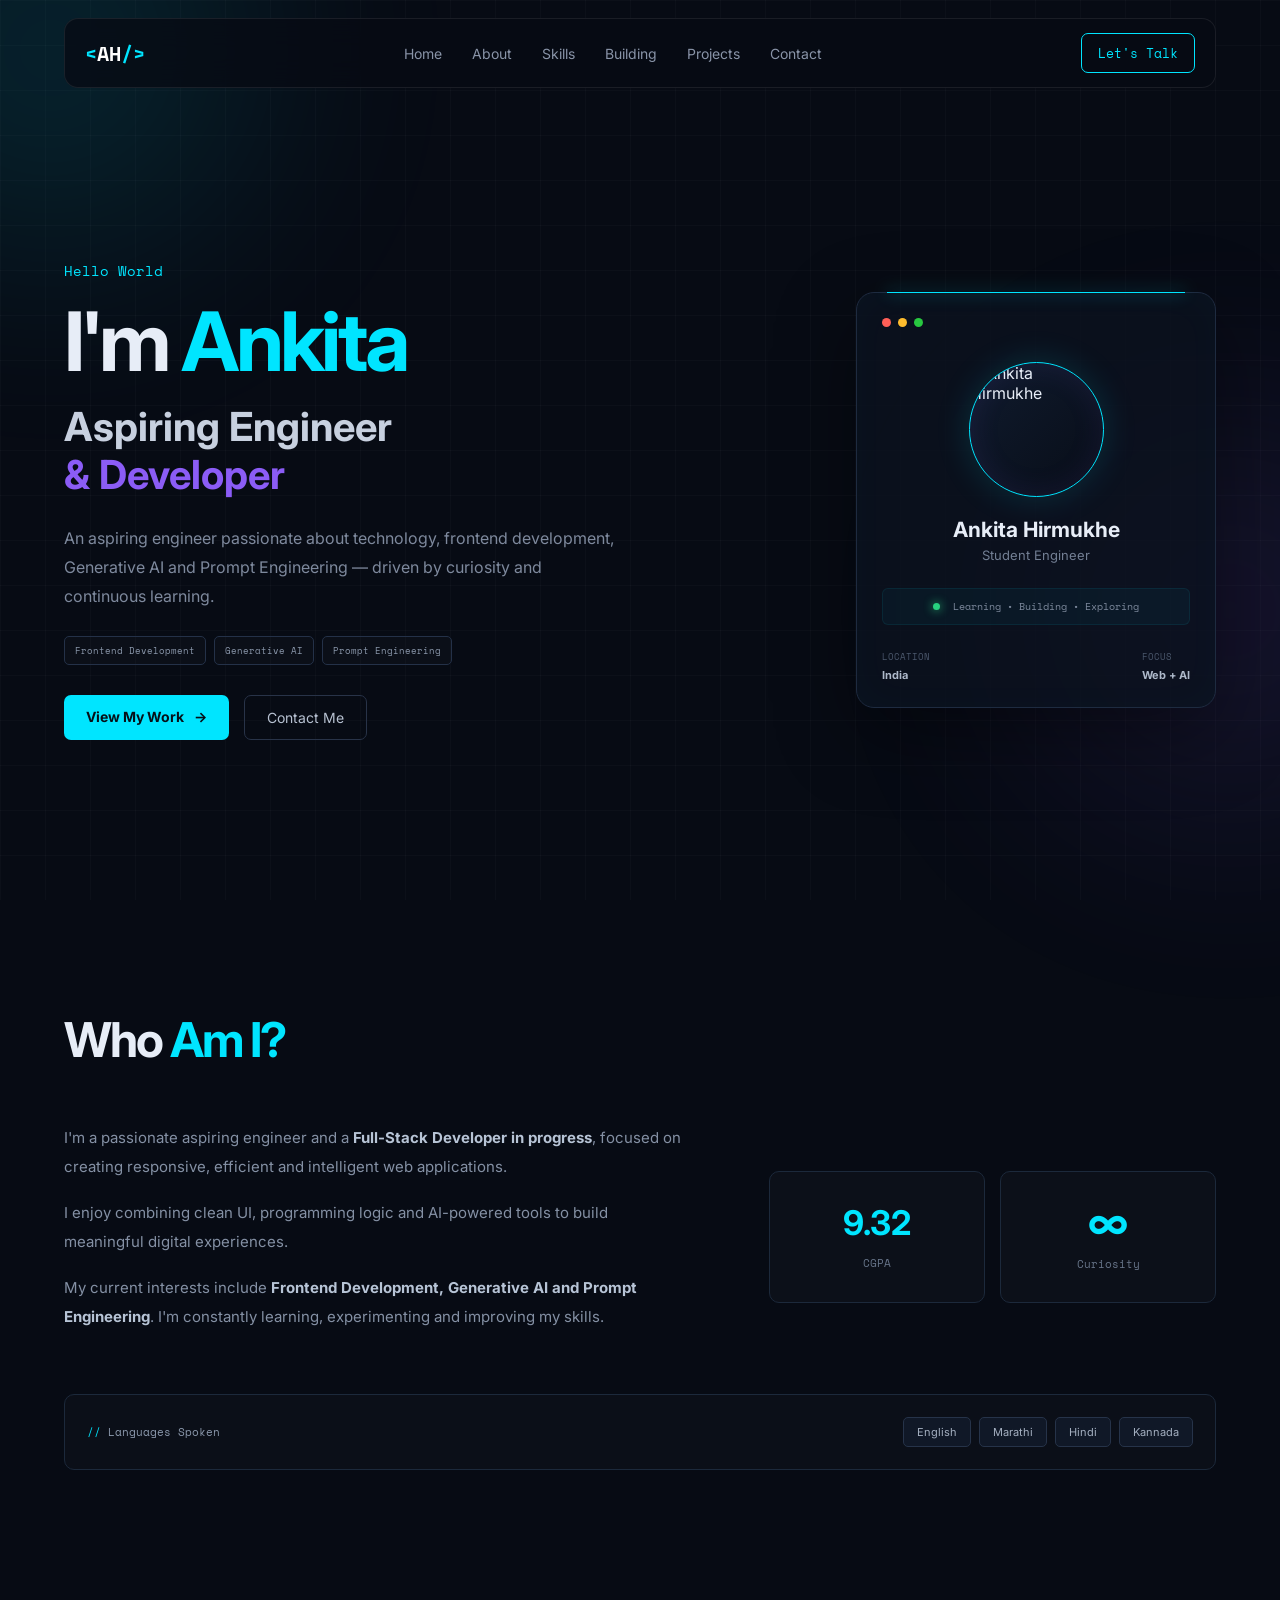
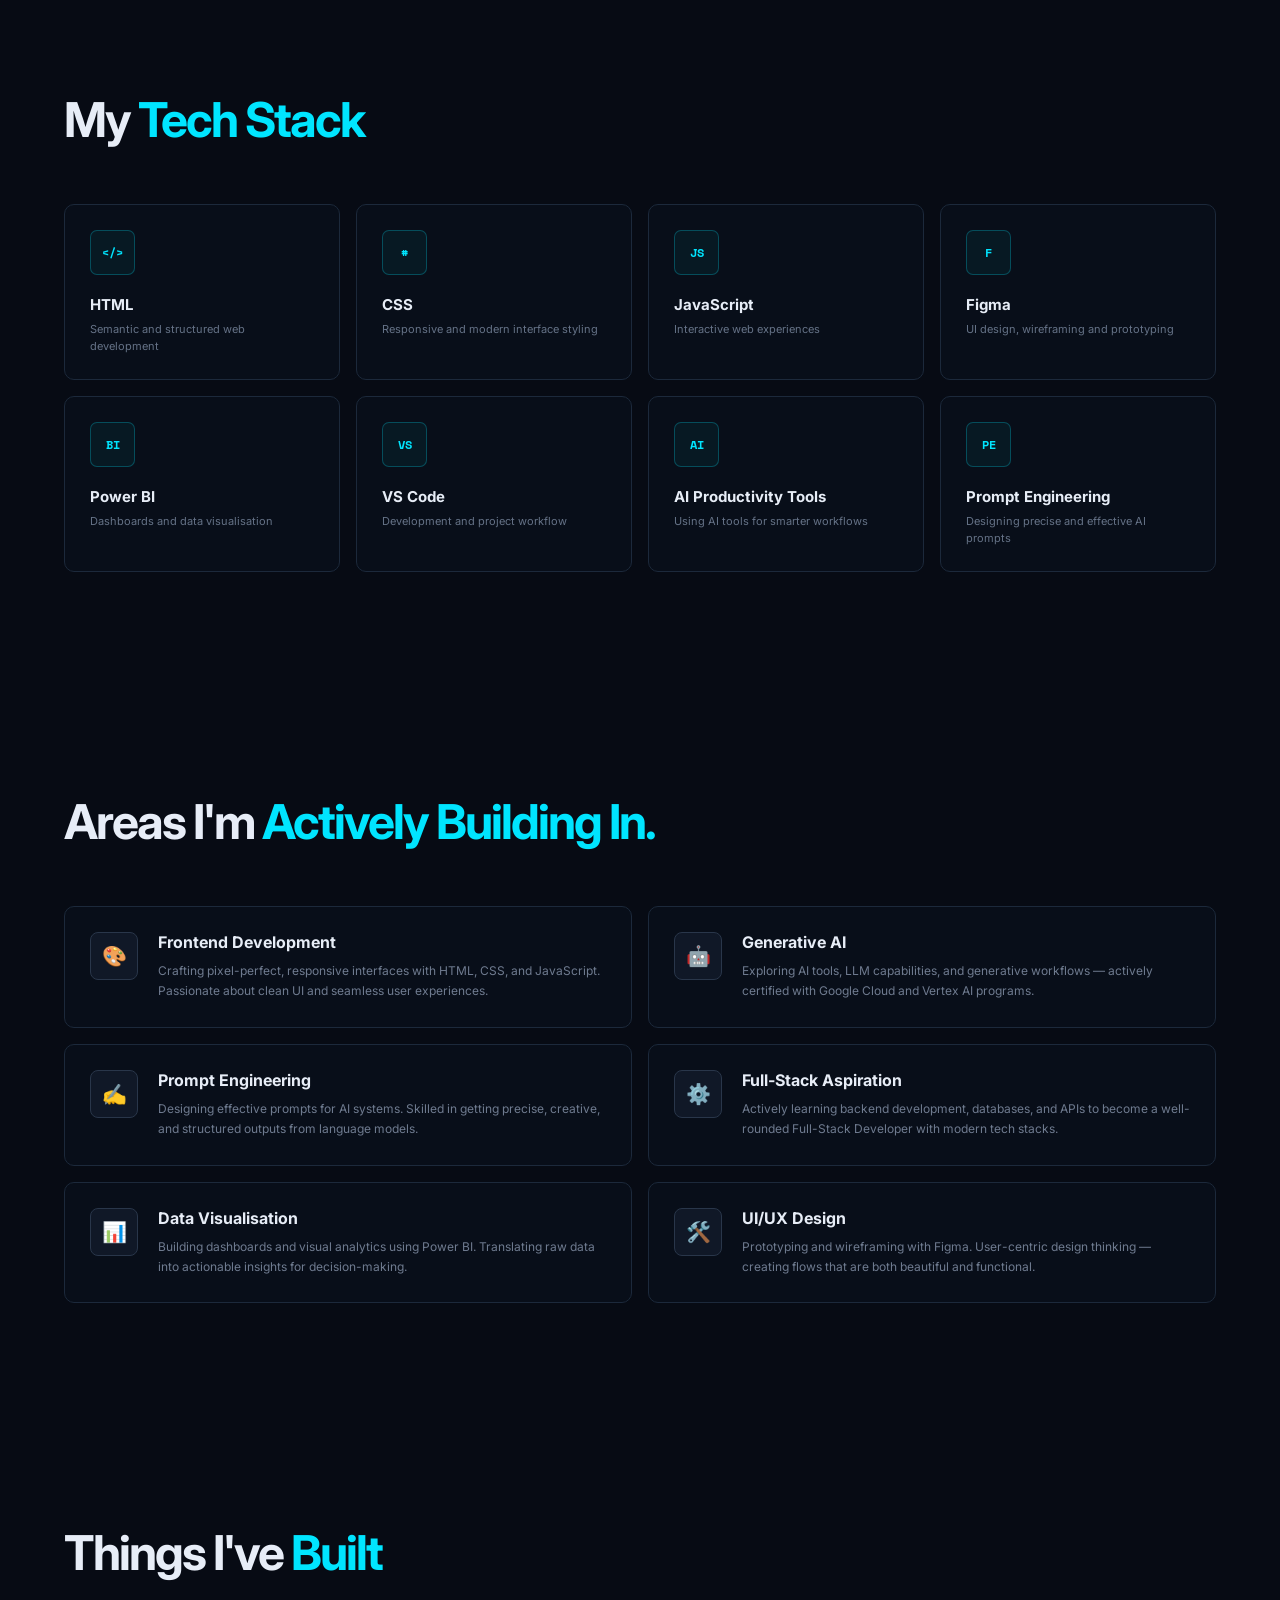
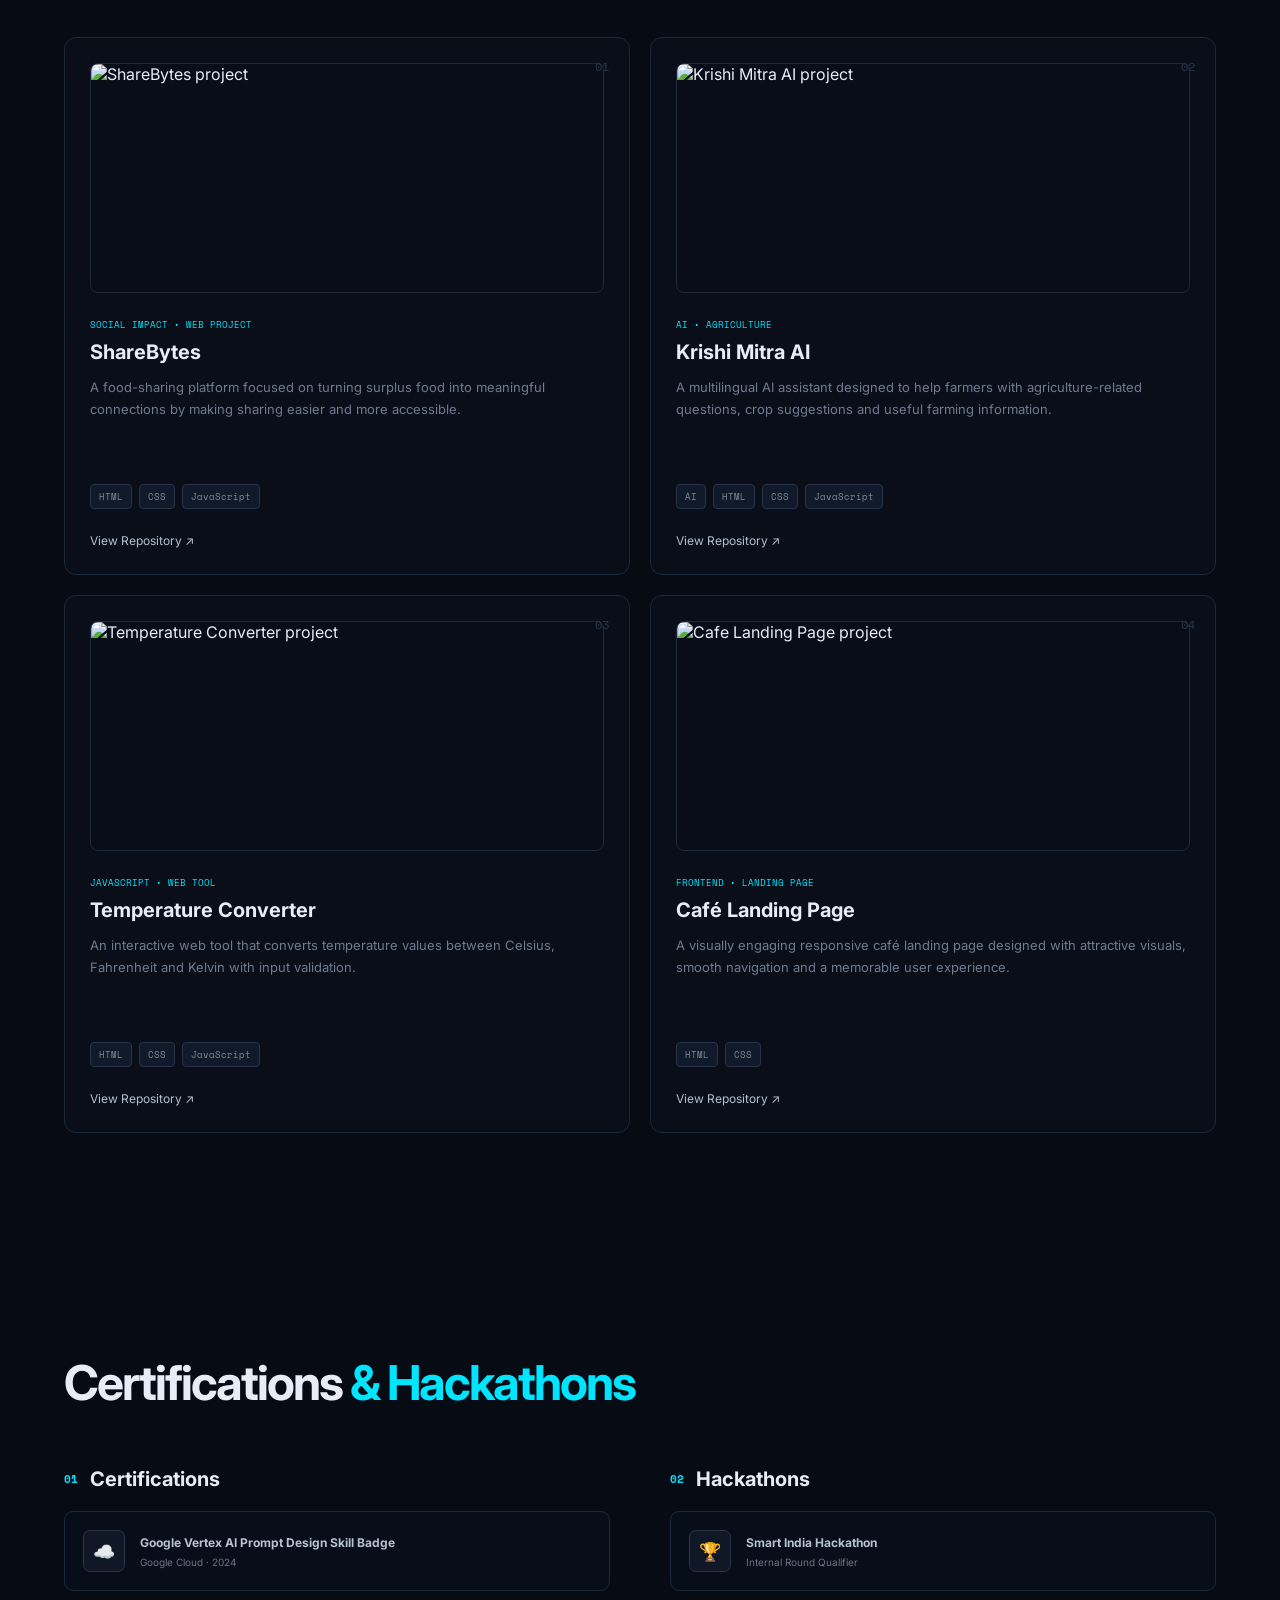
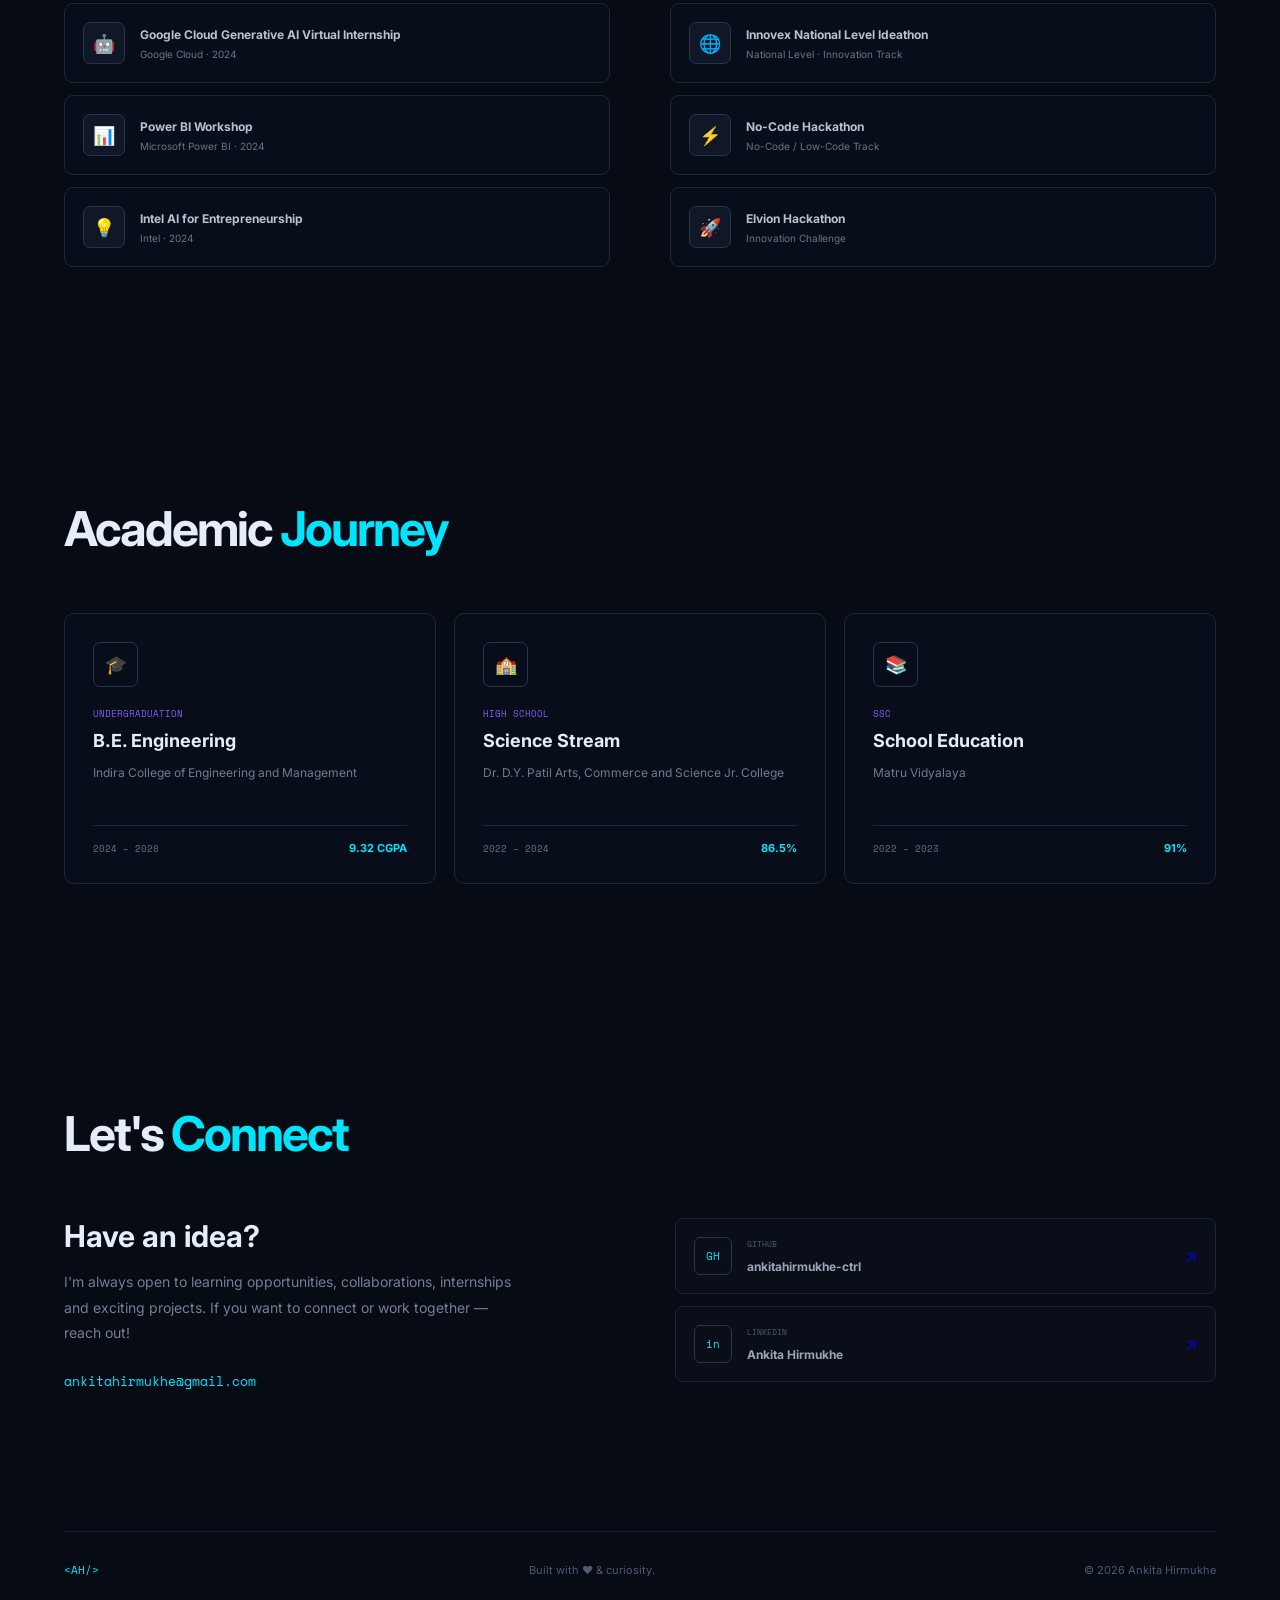
==== commit 755c1d1f: "Update index.html" ====
--- a/WebDev-L1-Portfolio/index.html
+++ b/WebDev-L1-Portfolio/index.html
@@ -1,689 +1,689 @@
 <!DOCTYPE html>
 <html lang="en">
 <head>
-<meta charset="UTF-8">
-<meta name="viewport" content="width=device-width, initial-scale=1.0">
-<title>Ankita Hirmukhe | Portfolio</title>
-
-<link rel="preconnect" href="https://fonts.googleapis.com">
-<link rel="preconnect" href="https://fonts.gstatic.com" crossorigin>
-<link href="https://fonts.googleapis.com/css2?family=Inter:wght@400;500;600;700;800&family=Space+Mono:wght@400;700&display=swap" rel="stylesheet">
-
-<link rel="stylesheet" href="style.css">
+    <meta charset="UTF-8">
+    <meta name="viewport" content="width=device-width, initial-scale=1.0">
+    <title>Ankita Hirmukhe | Portfolio</title>
+
+    <link rel="preconnect" href="https://fonts.googleapis.com">
+    <link rel="preconnect" href="https://fonts.gstatic.com" crossorigin>
+    <link href="https://fonts.googleapis.com/css2?family=Inter:wght@400;500;600;700;800&family=Space+Mono:wght@400;700&display=swap" rel="stylesheet">
+
+    <link rel="stylesheet" href="style.css">
 </head>
 
 <body>
 
-<div class="grid-bg"></div>
-<div class="glow glow-one"></div>
-<div class="glow glow-two"></div>
-
-<header>
-<nav class="navbar">
-<a href="#home" class="logo"><span>&lt;</span>AH<span>/&gt;</span></a>
-
-<div class="nav-links">
-<a href="#home">Home</a>
-<a href="#about">About</a>
-<a href="#skills">Skills</a>
-<a href="#building">Building</a>
-<a href="#projects">Projects</a>
-<a href="#contact">Contact</a>
-</div>
-
-<a href="#contact" class="nav-button">Let's Talk</a>
-</nav>
-</header>
-
-<section class="hero" id="home">
-<div class="hero-content">
-
-<p class="intro"><span class="terminal-symbol"></span>Hello World</p>
-
-<h1>I'm <span>Ankita</span></h1>
-
-<h2>Aspiring Engineer<br><span>&amp; Developer</span></h2>
-
-<p class="hero-text">
-An aspiring engineer passionate about technology,
-frontend development, Generative AI and Prompt Engineering —
-driven by curiosity and continuous learning.
-</p>
-
-<div class="role-tags">
-<span>Frontend Development</span>
-<span>Generative AI</span>
-<span>Prompt Engineering</span>
-</div>
-
-<div class="hero-buttons">
-<a href="#projects" class="primary-btn">View My Work<span>→</span></a>
-<a href="#contact" class="secondary-btn">Contact Me</a>
-</div>
-
-</div>
-
-<div class="hero-profile">
-<div class="profile-card">
-
-<div class="card-top">
-<span class="dot red"></span>
-<span class="dot yellow"></span>
-<span class="dot green"></span>
-</div>
-
-<div class="avatar">
-<div class="avatar-circle">
-<img src="images/ankita.jpeg" alt="Ankita Hirmukhe">
-</div>
-</div>
-
-<h3>Ankita Hirmukhe</h3>
-<p class="profile-role">Student Engineer</p>
-
-<div class="profile-status">
-<span></span>
-Learning • Building • Exploring
-</div>
-
-<div class="profile-info">
-<div>
-<span>LOCATION</span>
-<strong>India</strong>
-</div>
-
-<div>
-<span>FOCUS</span>
-<strong>Web + AI</strong>
-</div>
-</div>
-
-</div>
-</div>
-</section>
-
-
-<section class="section" id="about">
-
-<div class="section-heading">
-<h2>Who <span>Am I?</span></h2>
-</div>
-
-<div class="about-container">
-
-<div class="about-text">
-
-<p>
-I'm a passionate aspiring engineer and a
-<strong>Full-Stack Developer in progress</strong>,
-focused on creating responsive, efficient and intelligent web applications.
-</p>
-
-<p>
-I enjoy combining clean UI, programming logic and AI-powered tools
-to build meaningful digital experiences.
-</p>
-
-<p>
-My current interests include
-<strong>Frontend Development, Generative AI and Prompt Engineering</strong>.
-I'm constantly learning, experimenting and improving my skills.
-</p>
-
-</div>
-
-<div class="about-stats">
-
-<div class="stat">
-<strong>9.32</strong>
-<span>CGPA</span>
-</div>
-
-<div class="stat infinity-stat">
-<strong>∞</strong>
-<span>Curiosity</span>
-</div>
-
-</div>
-
-</div>
-
-<div class="languages">
-
-<div class="language-title">
-<span>//</span>Languages Spoken
-</div>
-
-<div class="language-list">
-<span>English</span>
-<span>Marathi</span>
-<span>Hindi</span>
-<span>Kannada</span>
-</div>
-
-</div>
-
-</section>
-
-
-<section class="section" id="skills">
-
-<div class="section-heading">
-<h2>My <span>Tech Stack</span></h2>
-</div>
-
-<div class="skills-grid">
-
-<div class="skill-card">
-<div class="skill-icon">&lt;/&gt;</div>
-<h3>HTML</h3>
-<p>Semantic and structured web development</p>
-</div>
-
-<div class="skill-card">
-<div class="skill-icon">#</div>
-<h3>CSS</h3>
-<p>Responsive and modern interface styling</p>
-</div>
-
-<div class="skill-card">
-<div class="skill-icon">JS</div>
-<h3>JavaScript</h3>
-<p>Interactive web experiences</p>
-</div>
-
-<div class="skill-card">
-<div class="skill-icon">F</div>
-<h3>Figma</h3>
-<p>UI design, wireframing and prototyping</p>
-</div>
-
-<div class="skill-card">
-<div class="skill-icon">BI</div>
-<h3>Power BI</h3>
-<p>Dashboards and data visualisation</p>
-</div>
-
-<div class="skill-card">
-<div class="skill-icon">VS</div>
-<h3>VS Code</h3>
-<p>Development and project workflow</p>
-</div>
-
-<div class="skill-card">
-<div class="skill-icon">AI</div>
-<h3>AI Productivity Tools</h3>
-<p>Using AI tools for smarter workflows</p>
-</div>
-
-<div class="skill-card">
-<div class="skill-icon">PE</div>
-<h3>Prompt Engineering</h3>
-<p>Designing precise and effective AI prompts</p>
-</div>
-
-</div>
-
-</section>
-
-
-<section class="section" id="building">
-
-<div class="section-heading">
-<h2>Areas I'm <span>Actively Building In.</span></h2>
-</div>
-
-<div class="building-grid">
-
-<div class="building-card">
-<div class="building-icon">🎨</div>
-<div>
-<h3>Frontend Development</h3>
-<p>
-Crafting pixel-perfect, responsive interfaces with HTML, CSS,
-and JavaScript. Passionate about clean UI and seamless user experiences.
-</p>
-</div>
-</div>
-
-<div class="building-card">
-<div class="building-icon">🤖</div>
-<div>
-<h3>Generative AI</h3>
-<p>
-Exploring AI tools, LLM capabilities, and generative workflows —
-actively certified with Google Cloud and Vertex AI programs.
-</p>
-</div>
-</div>
-
-<div class="building-card">
-<div class="building-icon">✍️</div>
-<div>
-<h3>Prompt Engineering</h3>
-<p>
-Designing effective prompts for AI systems. Skilled in getting
-precise, creative, and structured outputs from language models.
-</p>
-</div>
-</div>
-
-<div class="building-card">
-<div class="building-icon">⚙️</div>
-<div>
-<h3>Full-Stack Aspiration</h3>
-<p>
-Actively learning backend development, databases, and APIs
-to become a well-rounded Full-Stack Developer with modern tech stacks.
-</p>
-</div>
-</div>
-
-<div class="building-card">
-<div class="building-icon">📊</div>
-<div>
-<h3>Data Visualisation</h3>
-<p>
-Building dashboards and visual analytics using Power BI.
-Translating raw data into actionable insights for decision-making.
-</p>
-</div>
-</div>
-
-<div class="building-card">
-<div class="building-icon">🛠️</div>
-<div>
-<h3>UI/UX Design</h3>
-<p>
-Prototyping and wireframing with Figma. User-centric design thinking —
-creating flows that are both beautiful and functional.
-</p>
-</div>
-</div>
-
-</div>
-
-</section>
-
-
-<section class="section" id="projects">
-
-<div class="section-heading">
-<h2>Things I've <span>Built</span></h2>
-</div>
-
-<div class="projects-grid">
-
-<article class="project-card">
-
-<div class="project-number">01</div>
-
-<div class="project-image">
-<img src="images\ShareBytes.png" alt="ShareBytes project">
-</div>
-
-<div class="project-content">
-
-<p class="project-type">SOCIAL IMPACT • WEB PROJECT</p>
-
-<h3>ShareBytes</h3>
-
-<p>
-A food-sharing platform focused on turning surplus food into
-meaningful connections by making sharing easier and more accessible.
-</p>
-
-<div class="project-tech">
-<span>HTML</span>
-<span>CSS</span>
-<span>JavaScript</span>
-</div>
-
-<a href="https://github.com/ankitahirmukhe-ctrl/ShareBytes" target="_blank" class="github-link">
-View Repository <span>↗</span>
-</a>
-
-</div>
-</article>
-
-
-<article class="project-card">
-
-<div class="project-number">02</div>
-
-<div class="project-image">
-<img src="images\krishiMitra.png" alt="Krishi Mitra AI project">
-</div>
-
-<div class="project-content">
-
-<p class="project-type">AI • AGRICULTURE</p>
-
-<h3>Krishi Mitra AI</h3>
-
-<p>
-A multilingual AI assistant designed to help farmers with
-agriculture-related questions, crop suggestions and useful
-farming information.
-</p>
-
-<div class="project-tech">
-<span>AI</span>
-<span>HTML</span>
-<span>CSS</span>
-<span>JavaScript</span>
-</div>
-
-<a href="https://github.com/ankitahirmukhe-ctrl/farmer_bot" target="_blank" class="github-link">
-View Repository <span>↗</span>
-</a>
-
-</div>
-</article>
-
-
-<article class="project-card">
-
-<div class="project-number">03</div>
-
-<div class="project-image">
-<img src="images\temperature.png" alt="Temperature Converter project">
-</div>
-
-<div class="project-content">
-
-<p class="project-type">JAVASCRIPT • WEB TOOL</p>
-
-<h3>Temperature Converter</h3>
-
-<p>
-An interactive web tool that converts temperature values between
-Celsius, Fahrenheit and Kelvin with input validation.
-</p>
-
-<div class="project-tech">
-<span>HTML</span>
-<span>CSS</span>
-<span>JavaScript</span>
-</div>
-
-<a href="https://github.com/ankitahirmukhe-ctrl/Temperature_Converter" target="_blank" class="github-link">
-View Repository <span>↗</span>
-</a>
-
-</div>
-</article>
-
-
-<article class="project-card">
-
-<div class="project-number">04</div>
-
-<div class="project-image">
-<img src="images\landingpage.png" alt="Cafe Landing Page project">
-</div>
-
-<div class="project-content">
-
-<p class="project-type">FRONTEND • LANDING PAGE</p>
-
-<h3>Café Landing Page</h3>
-
-<p>
-A visually engaging responsive café landing page designed with
-attractive visuals, smooth navigation and a memorable user experience.
-</p>
-
-<div class="project-tech">
-<span>HTML</span>
-<span>CSS</span>
-</div>
-
-<a href="https://github.com/ankitahirmukhe-ctrl/LandingPage-Cafe_Sunshine" target="_blank" class="github-link">
-View Repository <span>↗</span>
-</a>
-
-</div>
-</article>
-
-</div>
-
-</section>
-
-
-<section class="section" id="achievements">
-
-<div class="section-heading">
-<h2>Certifications <span>& Hackathons</span></h2>
-</div>
-
-<div class="achievement-container">
-
-<div class="achievement-column">
-
-<h3 class="achievement-title">
-<span>01</span>
-Certifications
-</h3>
-
-<div class="achievement-card">
-<div class="achievement-icon">☁️</div>
-<div>
-<h4>Google Vertex AI Prompt Design Skill Badge</h4>
-<p>Google Cloud · 2024</p>
-</div>
-</div>
-
-<div class="achievement-card">
-<div class="achievement-icon">🤖</div>
-<div>
-<h4>Google Cloud Generative AI Virtual Internship</h4>
-<p>Google Cloud · 2024</p>
-</div>
-</div>
-
-<div class="achievement-card">
-<div class="achievement-icon">📊</div>
-<div>
-<h4>Power BI Workshop</h4>
-<p>Microsoft Power BI · 2024</p>
-</div>
-</div>
-
-<div class="achievement-card">
-<div class="achievement-icon">💡</div>
-<div>
-<h4>Intel AI for Entrepreneurship</h4>
-<p>Intel · 2024</p>
-</div>
-</div>
-
-</div>
-
-
-<div class="achievement-column">
-
-<h3 class="achievement-title">
-<span>02</span>
-Hackathons
-</h3>
-
-<div class="achievement-card">
-<div class="achievement-icon">🏆</div>
-<div>
-<h4>Smart India Hackathon</h4>
-<p>Internal Round Qualifier</p>
-</div>
-</div>
-
-<div class="achievement-card">
-<div class="achievement-icon">🌐</div>
-<div>
-<h4>Innovex National Level Ideathon</h4>
-<p>National Level · Innovation Track</p>
-</div>
-</div>
-
-<div class="achievement-card">
-<div class="achievement-icon">⚡</div>
-<div>
-<h4>No-Code Hackathon</h4>
-<p>No-Code / Low-Code Track</p>
-</div>
-</div>
-
-<div class="achievement-card">
-<div class="achievement-icon">🚀</div>
-<div>
-<h4>Elvion Hackathon</h4>
-<p>Innovation Challenge</p>
-</div>
-</div>
-
-</div>
-
-</div>
-
-</section>
-
-
-<section class="section" id="education">
-
-<div class="section-heading">
-<h2>Academic <span>Journey</span></h2>
-</div>
-
-<div class="education-grid">
-
-<div class="education-card">
-<div class="education-icon">🎓</div>
-
-<p class="education-type">UNDERGRADUATION</p>
-
-<h3>B.E. Engineering</h3>
-
-<p>Indira College of Engineering and Management</p>
-
-<div class="education-details">
-<span>2024 – 2028</span>
-<strong>9.32 CGPA</strong>
-</div>
-
-</div>
-
-
-<div class="education-card">
-<div class="education-icon">🏫</div>
-
-<p class="education-type">HIGH SCHOOL</p>
-
-<h3>Science Stream</h3>
-
-<p>Dr. D.Y. Patil Arts, Commerce and Science Jr. College</p>
-
-<div class="education-details">
-<span>2022 – 2024</span>
-<strong>86.5%</strong>
-</div>
-
-</div>
-
-
-<div class="education-card">
-<div class="education-icon">📚</div>
-
-<p class="education-type">SSC</p>
-
-<h3>School Education</h3>
-
-<p>Matru Vidyalaya</p>
-
-<div class="education-details">
-<span>2022 – 2023</span>
-<strong>91%</strong>
-</div>
-
-</div>
-
-</div>
-
-</section>
-
-
-<section class="section contact-section" id="contact">
-
-<div class="section-heading">
-<h2>Let's <span>Connect</span></h2>
-</div>
-
-<div class="contact-container">
-
-<div class="contact-text">
-
-<h3>Have an idea?</h3>
-
-<p>
-I'm always open to learning opportunities, collaborations,
-internships and exciting projects. If you want to connect or
-work together — reach out!
-</p>
-
-<a href="mailto:ankitahirmukhe@gmail.com" class="email">
-ankitahirmukhe@gmail.com
-</a>
-
-</div>
-
-
-<div class="contact-links">
-
-<a href="https://github.com/ankitahirmukukhe-ctrl" target="_blank" class="contact-card">
-
-<span class="contact-icon">GH</span>
-
-<div>
-<small>GITHUB</small>
-<strong>ankitahirmukukhe-ctrl</strong>
-</div>
-
-<span>↗</span>
-
-</a>
-
-
-<a href="https://www.linkedin.com/in/ankita-hirmukhe-893bb4350" target="_blank" class="contact-card">
-
-<span class="contact-icon">in</span>
-
-<div>
-<small>LINKEDIN</small>
-<strong>Ankita Hirmukhe</strong>
-</div>
-
-<span>↗</span>
-
-</a>
-
-</div>
-
-</div>
-
-</section>
-
-
-<footer>
-
-<div class="footer-logo">
-&lt;AH/&gt;
-</div>
-
-<p>Built with ♥ & curiosity.</p>
-
-<p>© 2026 Ankita Hirmukhe</p>
-
-</footer>
-
-<script src="script.js"></script>
+    <div class="grid-bg"></div>
+    <div class="glow glow-one"></div>
+    <div class="glow glow-two"></div>
+
+    <header>
+        <nav class="navbar">
+            <a href="#home" class="logo"><span>&lt;</span>AH<span>/&gt;</span></a>
+
+            <div class="nav-links">
+                <a href="#home">Home</a>
+                <a href="#about">About</a>
+                <a href="#skills">Skills</a>
+                <a href="#building">Building</a>
+                <a href="#projects">Projects</a>
+                <a href="#contact">Contact</a>
+            </div>
+
+            <a href="#contact" class="nav-button">Let's Talk</a>
+        </nav>
+    </header>
+
+    <section class="hero" id="home">
+        <div class="hero-content">
+
+            <p class="intro"><span class="terminal-symbol"></span>Hello World</p>
+
+            <h1>I'm <span>Ankita</span></h1>
+
+            <h2>Aspiring Engineer<br><span>&amp; Developer</span></h2>
+
+            <p class="hero-text">
+                An aspiring engineer passionate about technology,
+                frontend development, Generative AI and Prompt Engineering —
+                driven by curiosity and continuous learning.
+            </p>
+
+            <div class="role-tags">
+                <span>Frontend Development</span>
+                <span>Generative AI</span>
+                <span>Prompt Engineering</span>
+            </div>
+
+            <div class="hero-buttons">
+                <a href="#projects" class="primary-btn">View My Work<span>→</span></a>
+                <a href="#contact" class="secondary-btn">Contact Me</a>
+            </div>
+
+        </div>
+
+        <div class="hero-profile">
+            <div class="profile-card">
+
+                <div class="card-top">
+                    <span class="dot red"></span>
+                    <span class="dot yellow"></span>
+                    <span class="dot green"></span>
+                </div>
+
+                <div class="avatar">
+                    <div class="avatar-circle">
+                        <img src="images/ankita.jpeg" alt="Ankita Hirmukhe">
+                    </div>
+                </div>
+
+                <h3>Ankita Hirmukhe</h3>
+                <p class="profile-role">Student Engineer</p>
+
+                <div class="profile-status">
+                    <span></span>
+                    Learning • Building • Exploring
+                </div>
+
+                <div class="profile-info">
+                    <div>
+                        <span>LOCATION</span>
+                        <strong>India</strong>
+                    </div>
+
+                    <div>
+                        <span>FOCUS</span>
+                        <strong>Web + AI</strong>
+                    </div>
+                </div>
+
+            </div>
+        </div>
+    </section>
+
+
+    <section class="section" id="about">
+
+        <div class="section-heading">
+            <h2>Who <span>Am I?</span></h2>
+        </div>
+
+        <div class="about-container">
+
+            <div class="about-text">
+
+                <p>
+                    I'm a passionate aspiring engineer and a
+                    <strong>Full-Stack Developer in progress</strong>,
+                    focused on creating responsive, efficient and intelligent web applications.
+                </p>
+
+                <p>
+                    I enjoy combining clean UI, programming logic and AI-powered tools
+                    to build meaningful digital experiences.
+                </p>
+
+                <p>
+                    My current interests include
+                    <strong>Frontend Development, Generative AI and Prompt Engineering</strong>.
+                    I'm constantly learning, experimenting and improving my skills.
+                </p>
+
+            </div>
+
+            <div class="about-stats">
+
+                <div class="stat">
+                    <strong>9.32</strong>
+                    <span>CGPA</span>
+                </div>
+
+                <div class="stat infinity-stat">
+                    <strong>∞</strong>
+                    <span>Curiosity</span>
+                </div>
+
+            </div>
+
+        </div>
+
+        <div class="languages">
+
+            <div class="language-title">
+                <span>//</span>Languages Spoken
+            </div>
+
+            <div class="language-list">
+                <span>English</span>
+                <span>Marathi</span>
+                <span>Hindi</span>
+                <span>Kannada</span>
+            </div>
+
+        </div>
+
+    </section>
+
+
+    <section class="section" id="skills">
+
+        <div class="section-heading">
+            <h2>My <span>Tech Stack</span></h2>
+        </div>
+
+        <div class="skills-grid">
+
+            <div class="skill-card">
+                <div class="skill-icon">&lt;/&gt;</div>
+                <h3>HTML</h3>
+                <p>Semantic and structured web development</p>
+            </div>
+
+            <div class="skill-card">
+                <div class="skill-icon">#</div>
+                <h3>CSS</h3>
+                <p>Responsive and modern interface styling</p>
+            </div>
+
+            <div class="skill-card">
+                <div class="skill-icon">JS</div>
+                <h3>JavaScript</h3>
+                <p>Interactive web experiences</p>
+            </div>
+
+            <div class="skill-card">
+                <div class="skill-icon">F</div>
+                <h3>Figma</h3>
+                <p>UI design, wireframing and prototyping</p>
+            </div>
+
+            <div class="skill-card">
+                <div class="skill-icon">BI</div>
+                <h3>Power BI</h3>
+                <p>Dashboards and data visualisation</p>
+            </div>
+
+            <div class="skill-card">
+                <div class="skill-icon">VS</div>
+                <h3>VS Code</h3>
+                <p>Development and project workflow</p>
+            </div>
+
+            <div class="skill-card">
+                <div class="skill-icon">AI</div>
+                <h3>AI Productivity Tools</h3>
+                <p>Using AI tools for smarter workflows</p>
+            </div>
+
+            <div class="skill-card">
+                <div class="skill-icon">PE</div>
+                <h3>Prompt Engineering</h3>
+                <p>Designing precise and effective AI prompts</p>
+            </div>
+
+        </div>
+
+    </section>
+
+
+    <section class="section" id="building">
+
+        <div class="section-heading">
+            <h2>Areas I'm <span>Actively Building In.</span></h2>
+        </div>
+
+        <div class="building-grid">
+
+            <div class="building-card">
+                <div class="building-icon">🎨</div>
+                <div>
+                    <h3>Frontend Development</h3>
+                    <p>
+                        Crafting pixel-perfect, responsive interfaces with HTML, CSS,
+                        and JavaScript. Passionate about clean UI and seamless user experiences.
+                    </p>
+                </div>
+            </div>
+
+            <div class="building-card">
+                <div class="building-icon">🤖</div>
+                <div>
+                    <h3>Generative AI</h3>
+                    <p>
+                        Exploring AI tools, LLM capabilities, and generative workflows —
+                        actively certified with Google Cloud and Vertex AI programs.
+                    </p>
+                </div>
+            </div>
+
+            <div class="building-card">
+                <div class="building-icon">✍️</div>
+                <div>
+                    <h3>Prompt Engineering</h3>
+                    <p>
+                        Designing effective prompts for AI systems. Skilled in getting
+                        precise, creative, and structured outputs from language models.
+                    </p>
+                </div>
+            </div>
+
+            <div class="building-card">
+                <div class="building-icon">⚙️</div>
+                <div>
+                    <h3>Full-Stack Aspiration</h3>
+                    <p>
+                        Actively learning backend development, databases, and APIs
+                        to become a well-rounded Full-Stack Developer with modern tech stacks.
+                    </p>
+                </div>
+            </div>
+
+            <div class="building-card">
+                <div class="building-icon">📊</div>
+                <div>
+                    <h3>Data Visualisation</h3>
+                    <p>
+                        Building dashboards and visual analytics using Power BI.
+                        Translating raw data into actionable insights for decision-making.
+                    </p>
+                </div>
+            </div>
+
+            <div class="building-card">
+                <div class="building-icon">🛠️</div>
+                <div>
+                    <h3>UI/UX Design</h3>
+                    <p>
+                        Prototyping and wireframing with Figma. User-centric design thinking —
+                        creating flows that are both beautiful and functional.
+                    </p>
+                </div>
+            </div>
+
+        </div>
+
+    </section>
+
+
+    <section class="section" id="projects">
+
+        <div class="section-heading">
+            <h2>Things I've <span>Built</span></h2>
+        </div>
+
+        <div class="projects-grid">
+
+            <article class="project-card">
+
+                <div class="project-number">01</div>
+
+                <div class="project-image">
+                    <img src="images\ShareBytes.png" alt="ShareBytes project">
+                </div>
+
+                <div class="project-content">
+
+                    <p class="project-type">SOCIAL IMPACT • WEB PROJECT</p>
+
+                    <h3>ShareBytes</h3>
+
+                    <p>
+                        A food-sharing platform focused on turning surplus food into
+                        meaningful connections by making sharing easier and more accessible.
+                    </p>
+
+                    <div class="project-tech">
+                        <span>HTML</span>
+                        <span>CSS</span>
+                        <span>JavaScript</span>
+                    </div>
+
+                    <a href="https://github.com/ankitahirmukhe-ctrl/ShareBytes" target="_blank" class="github-link">
+                        View Repository <span>↗</span>
+                    </a>
+
+                </div>
+            </article>
+
+
+            <article class="project-card">
+
+                <div class="project-number">02</div>
+
+                <div class="project-image">
+                    <img src="images\krishiMitra.png" alt="Krishi Mitra AI project">
+                </div>
+
+                <div class="project-content">
+
+                    <p class="project-type">AI • AGRICULTURE</p>
+
+                    <h3>Krishi Mitra AI</h3>
+
+                    <p>
+                        A multilingual AI assistant designed to help farmers with
+                        agriculture-related questions, crop suggestions and useful
+                        farming information.
+                    </p>
+
+                    <div class="project-tech">
+                        <span>AI</span>
+                        <span>HTML</span>
+                        <span>CSS</span>
+                        <span>JavaScript</span>
+                    </div>
+
+                    <a href="https://github.com/ankitahirmukhe-ctrl/farmer_bot" target="_blank" class="github-link">
+                        View Repository <span>↗</span>
+                    </a>
+
+                </div>
+            </article>
+
+
+            <article class="project-card">
+
+                <div class="project-number">03</div>
+
+                <div class="project-image">
+                    <img src="images\temperature.png" alt="Temperature Converter project">
+                </div>
+
+                <div class="project-content">
+
+                    <p class="project-type">JAVASCRIPT • WEB TOOL</p>
+
+                    <h3>Temperature Converter</h3>
+
+                    <p>
+                        An interactive web tool that converts temperature values between
+                        Celsius, Fahrenheit and Kelvin with input validation.
+                    </p>
+
+                    <div class="project-tech">
+                        <span>HTML</span>
+                        <span>CSS</span>
+                        <span>JavaScript</span>
+                    </div>
+
+                    <a href="https://github.com/ankitahirmukhe-ctrl/Temperature_Converter" target="_blank" class="github-link">
+                        View Repository <span>↗</span>
+                    </a>
+
+                </div>
+            </article>
+
+
+            <article class="project-card">
+
+                <div class="project-number">04</div>
+
+                <div class="project-image">
+                    <img src="images\landingpage.png" alt="Cafe Landing Page project">
+                </div>
+
+                <div class="project-content">
+
+                    <p class="project-type">FRONTEND • LANDING PAGE</p>
+
+                    <h3>Café Landing Page</h3>
+
+                    <p>
+                        A visually engaging responsive café landing page designed with
+                        attractive visuals, smooth navigation and a memorable user experience.
+                    </p>
+
+                    <div class="project-tech">
+                        <span>HTML</span>
+                        <span>CSS</span>
+                    </div>
+
+                    <a href="https://github.com/ankitahirmukhe-ctrl/LandingPage-Cafe_Sunshine" target="_blank" class="github-link">
+                        View Repository <span>↗</span>
+                    </a>
+
+                </div>
+            </article>
+
+        </div>
+
+    </section>
+
+
+    <section class="section" id="achievements">
+
+        <div class="section-heading">
+            <h2>Certifications <span>& Hackathons</span></h2>
+        </div>
+
+        <div class="achievement-container">
+
+            <div class="achievement-column">
+
+                <h3 class="achievement-title">
+                    <span>01</span>
+                    Certifications
+                </h3>
+
+                <div class="achievement-card">
+                    <div class="achievement-icon">☁️</div>
+                    <div>
+                        <h4>Google Vertex AI Prompt Design Skill Badge</h4>
+                        <p>Google Cloud · 2024</p>
+                    </div>
+                </div>
+
+                <div class="achievement-card">
+                    <div class="achievement-icon">🤖</div>
+                    <div>
+                        <h4>Google Cloud Generative AI Virtual Internship</h4>
+                        <p>Google Cloud · 2024</p>
+                    </div>
+                </div>
+
+                <div class="achievement-card">
+                    <div class="achievement-icon">📊</div>
+                    <div>
+                        <h4>Power BI Workshop</h4>
+                        <p>Microsoft Power BI · 2024</p>
+                    </div>
+                </div>
+
+                <div class="achievement-card">
+                    <div class="achievement-icon">💡</div>
+                    <div>
+                        <h4>Intel AI for Entrepreneurship</h4>
+                        <p>Intel · 2024</p>
+                    </div>
+                </div>
+
+            </div>
+
+
+            <div class="achievement-column">
+
+                <h3 class="achievement-title">
+                    <span>02</span>
+                    Hackathons
+                </h3>
+
+                <div class="achievement-card">
+                    <div class="achievement-icon">🏆</div>
+                    <div>
+                        <h4>Smart India Hackathon</h4>
+                        <p>Internal Round Qualifier</p>
+                    </div>
+                </div>
+
+                <div class="achievement-card">
+                    <div class="achievement-icon">🌐</div>
+                    <div>
+                        <h4>Innovex National Level Ideathon</h4>
+                        <p>National Level · Innovation Track</p>
+                    </div>
+                </div>
+
+                <div class="achievement-card">
+                    <div class="achievement-icon">⚡</div>
+                    <div>
+                        <h4>No-Code Hackathon</h4>
+                        <p>No-Code / Low-Code Track</p>
+                    </div>
+                </div>
+
+                <div class="achievement-card">
+                    <div class="achievement-icon">🚀</div>
+                    <div>
+                        <h4>Elvion Hackathon</h4>
+                        <p>Innovation Challenge</p>
+                    </div>
+                </div>
+
+            </div>
+
+        </div>
+
+    </section>
+
+
+    <section class="section" id="education">
+
+        <div class="section-heading">
+            <h2>Academic <span>Journey</span></h2>
+        </div>
+
+        <div class="education-grid">
+
+            <div class="education-card">
+                <div class="education-icon">🎓</div>
+
+                <p class="education-type">UNDERGRADUATION</p>
+
+                <h3>B.E. Engineering</h3>
+
+                <p>Indira College of Engineering and Management</p>
+
+                <div class="education-details">
+                    <span>2024 – 2028</span>
+                    <strong>9.32 CGPA</strong>
+                </div>
+
+            </div>
+
+
+            <div class="education-card">
+                <div class="education-icon">🏫</div>
+
+                <p class="education-type">HIGH SCHOOL</p>
+
+                <h3>Science Stream</h3>
+
+                <p>Dr. D.Y. Patil Arts, Commerce and Science Jr. College</p>
+
+                <div class="education-details">
+                    <span>2022 – 2024</span>
+                    <strong>86.5%</strong>
+                </div>
+
+            </div>
+
+
+            <div class="education-card">
+                <div class="education-icon">📚</div>
+
+                <p class="education-type">SSC</p>
+
+                <h3>School Education</h3>
+
+                <p>Matru Vidyalaya</p>
+
+                <div class="education-details">
+                    <span>2022 – 2023</span>
+                    <strong>91%</strong>
+                </div>
+
+            </div>
+
+        </div>
+
+    </section>
+
+
+    <section class="section contact-section" id="contact">
+
+        <div class="section-heading">
+            <h2>Let's <span>Connect</span></h2>
+        </div>
+
+        <div class="contact-container">
+
+            <div class="contact-text">
+
+                <h3>Have an idea?</h3>
+
+                <p>
+                    I'm always open to learning opportunities, collaborations,
+                    internships and exciting projects. If you want to connect or
+                    work together — reach out!
+                </p>
+
+                <a href="mailto:ankitahirmukhe@gmail.com" class="email">
+                    ankitahirmukhe@gmail.com
+                </a>
+
+            </div>
+
+
+            <div class="contact-links">
+
+                <a href="https://github.com/ankitahirmukhe-ctrl" target="_blank" class="contact-card">
+
+                    <span class="contact-icon">GH</span>
+
+                    <div>
+                        <small>GITHUB</small>
+                        <strong>ankitahirmukhe-ctrl</strong>
+                    </div>
+
+                    <span>↗</span>
+
+                </a>
+
+
+                <a href="https://www.linkedin.com/in/ankita-hirmukhe-893bb4350" target="_blank" class="contact-card">
+
+                    <span class="contact-icon">in</span>
+
+                    <div>
+                        <small>LINKEDIN</small>
+                        <strong>Ankita Hirmukhe</strong>
+                    </div>
+
+                    <span>↗</span>
+
+                </a>
+
+            </div>
+
+        </div>
+
+    </section>
+
+
+    <footer>
+
+        <div class="footer-logo">
+            &lt;AH/&gt;
+        </div>
+
+        <p>Built with ♥ & curiosity.</p>
+
+        <p>© 2026 Ankita Hirmukhe</p>
+
+    </footer>
+
+    <script src="script.js"></script>
 
 </body>
-</html>+</html>
